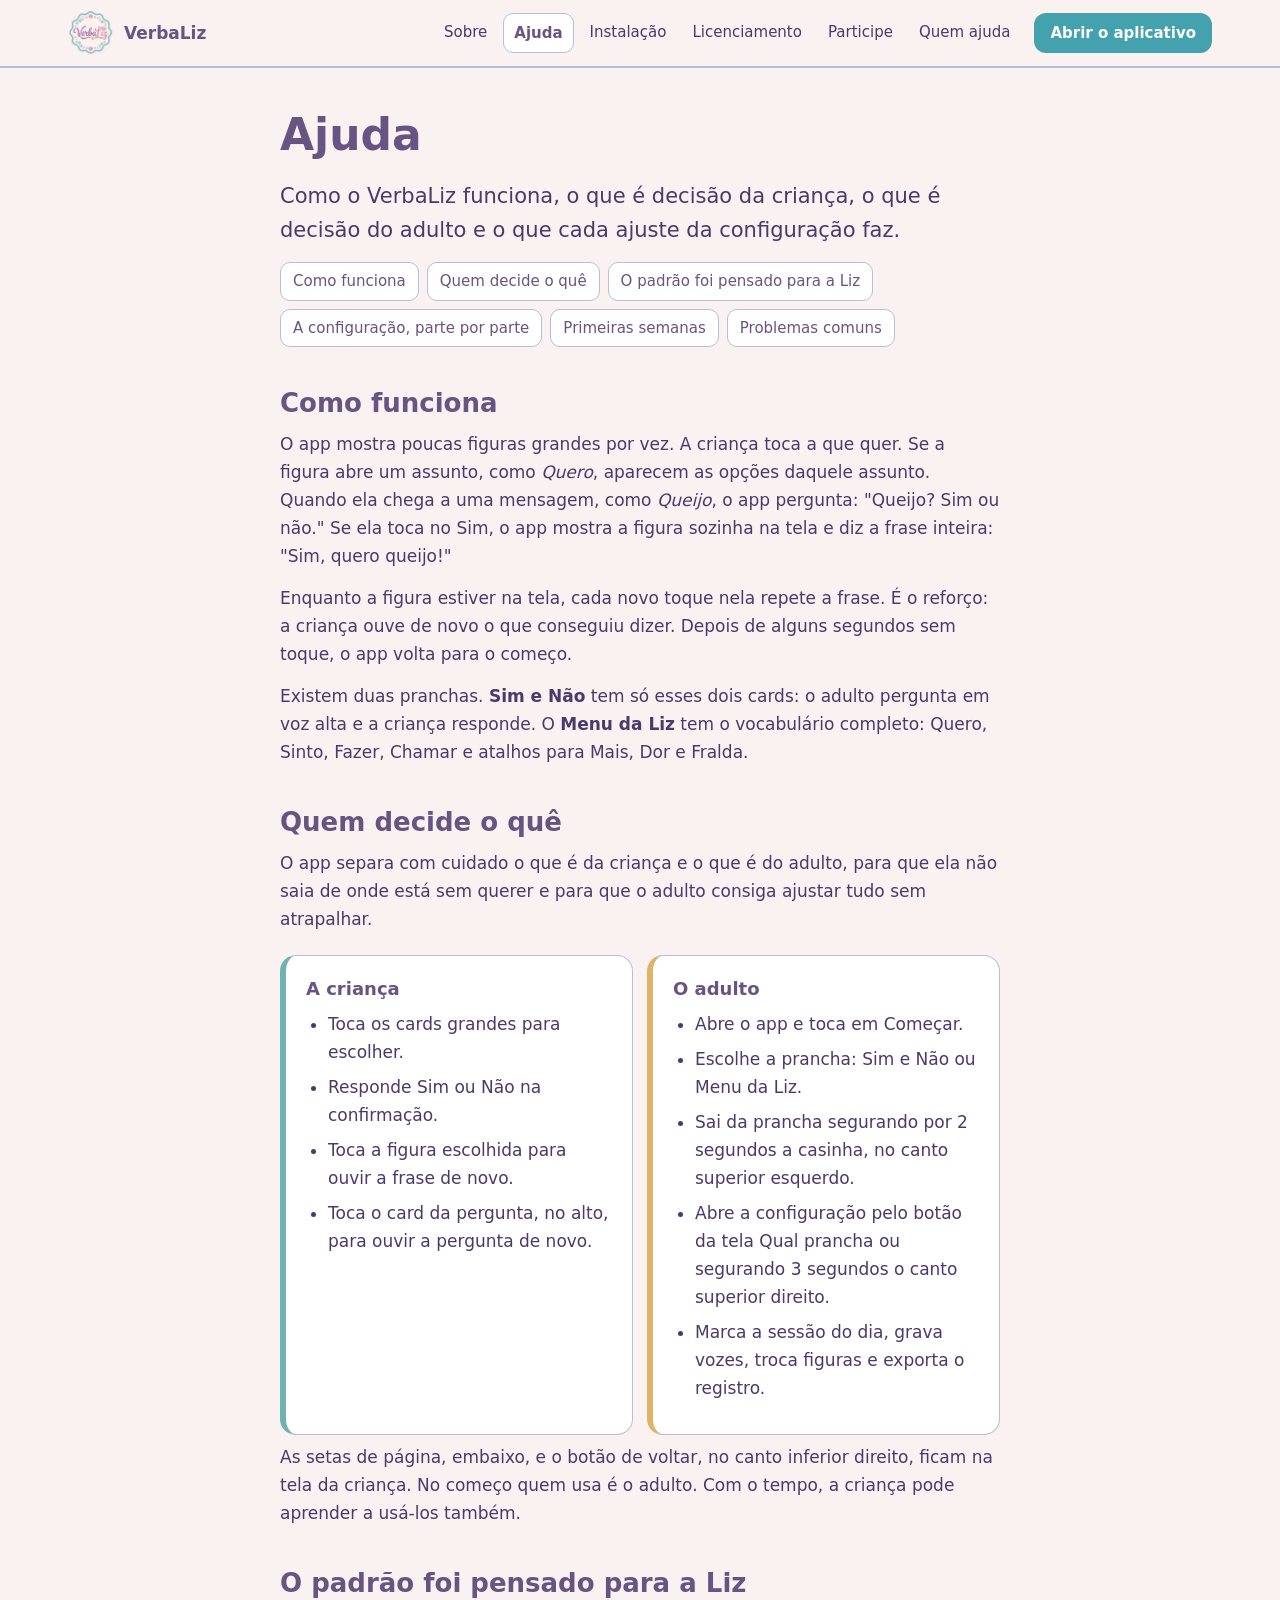
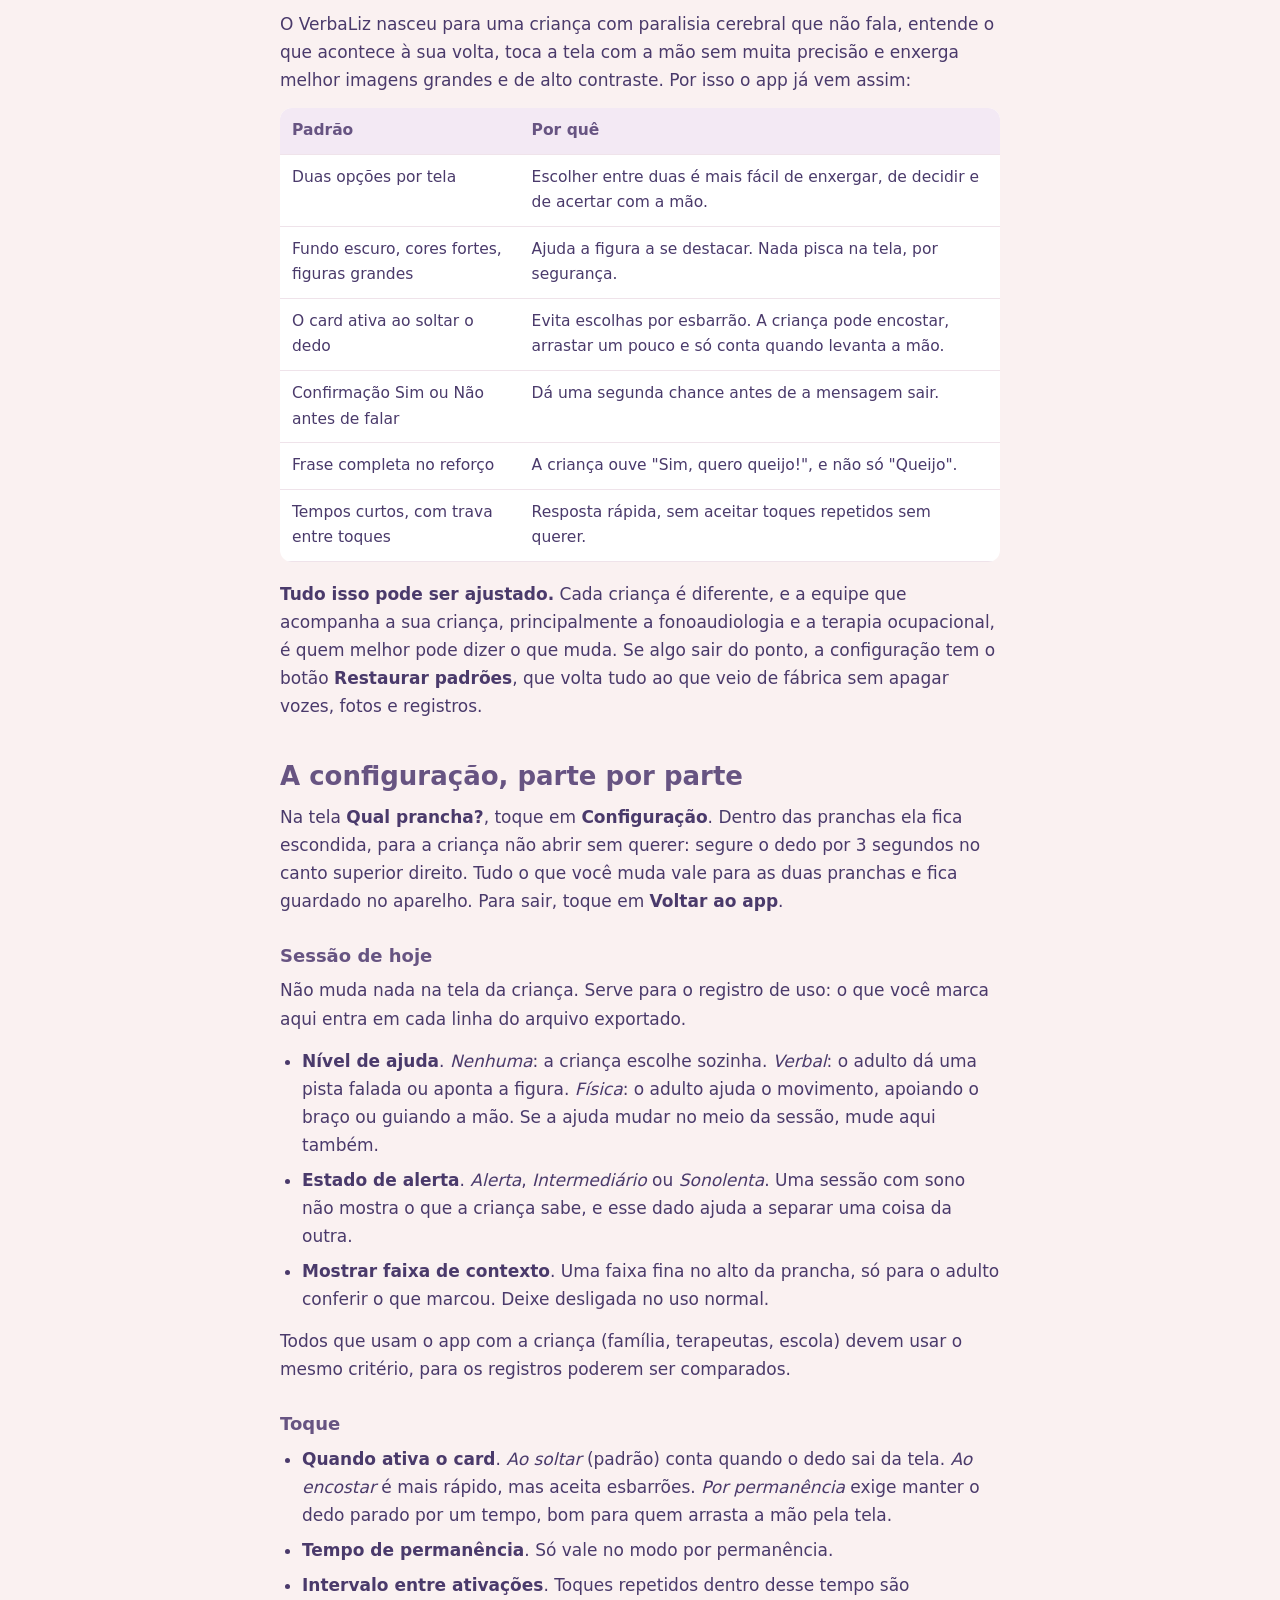
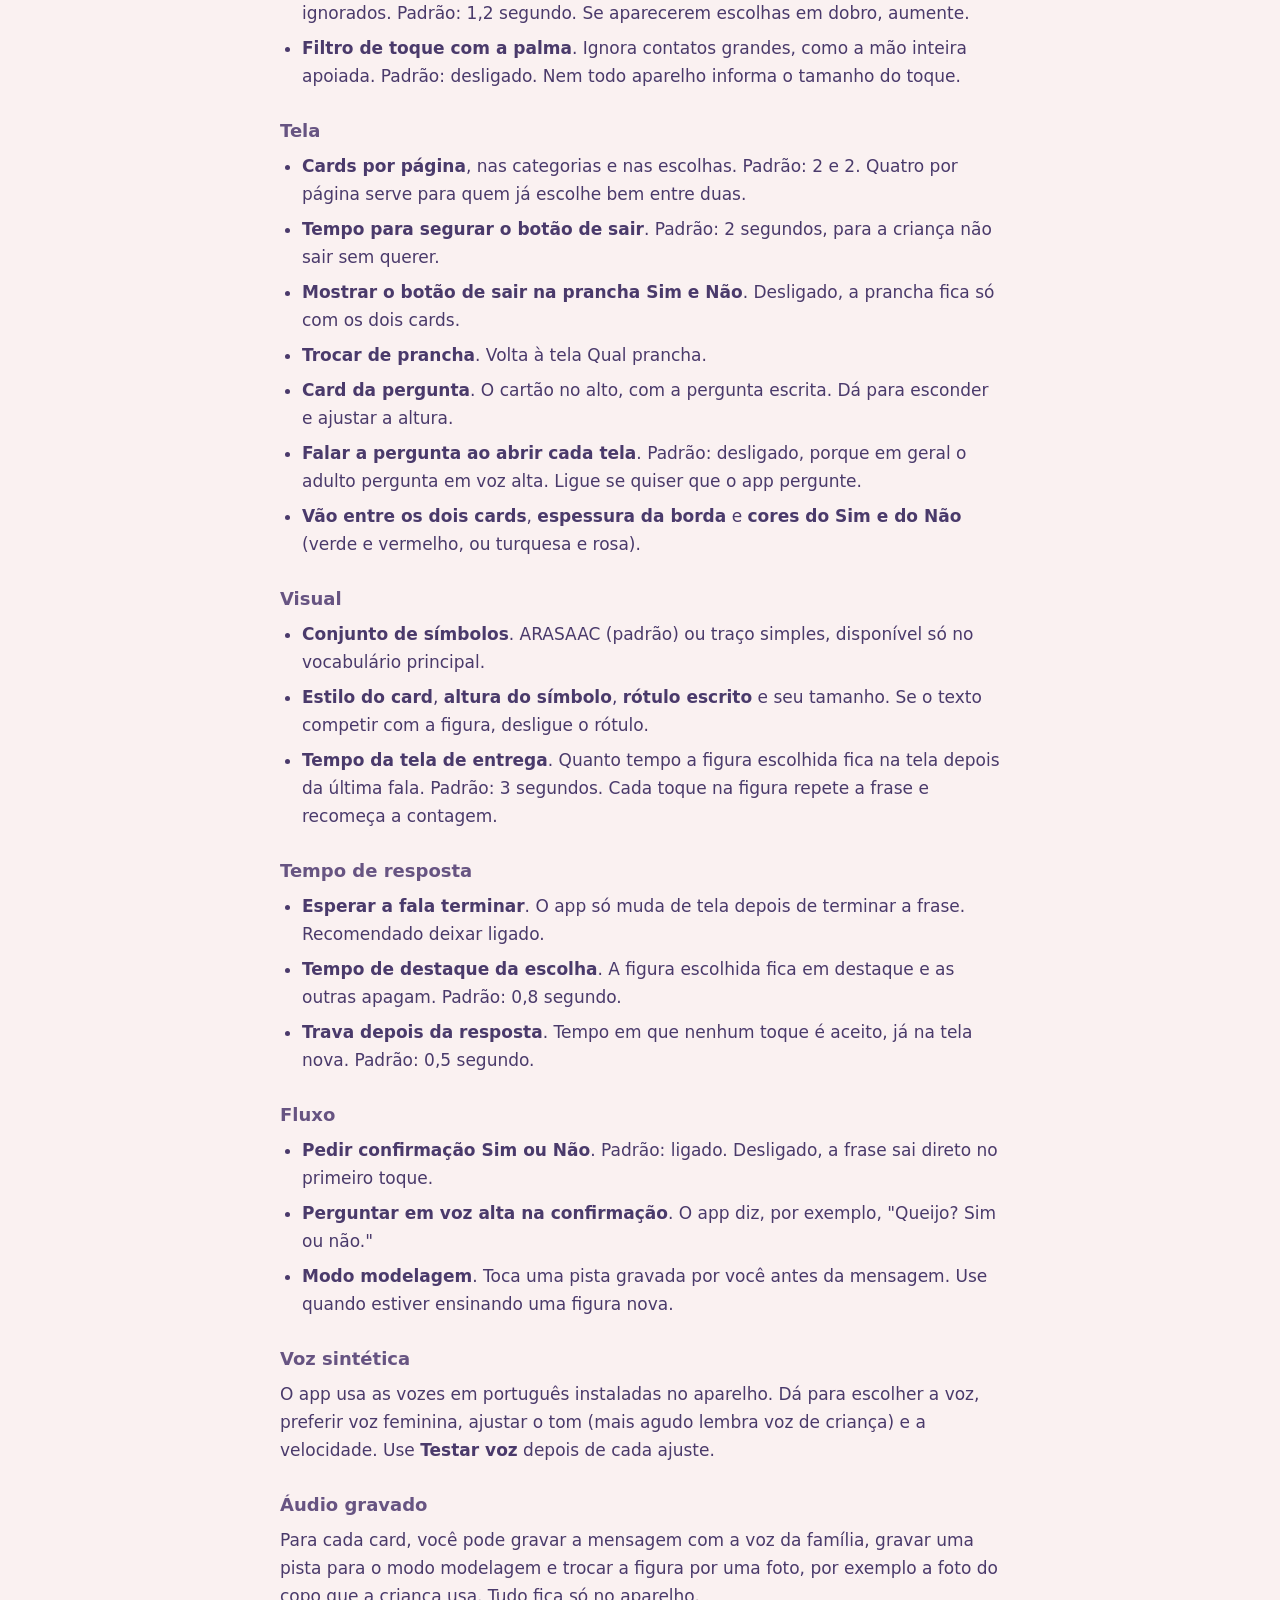
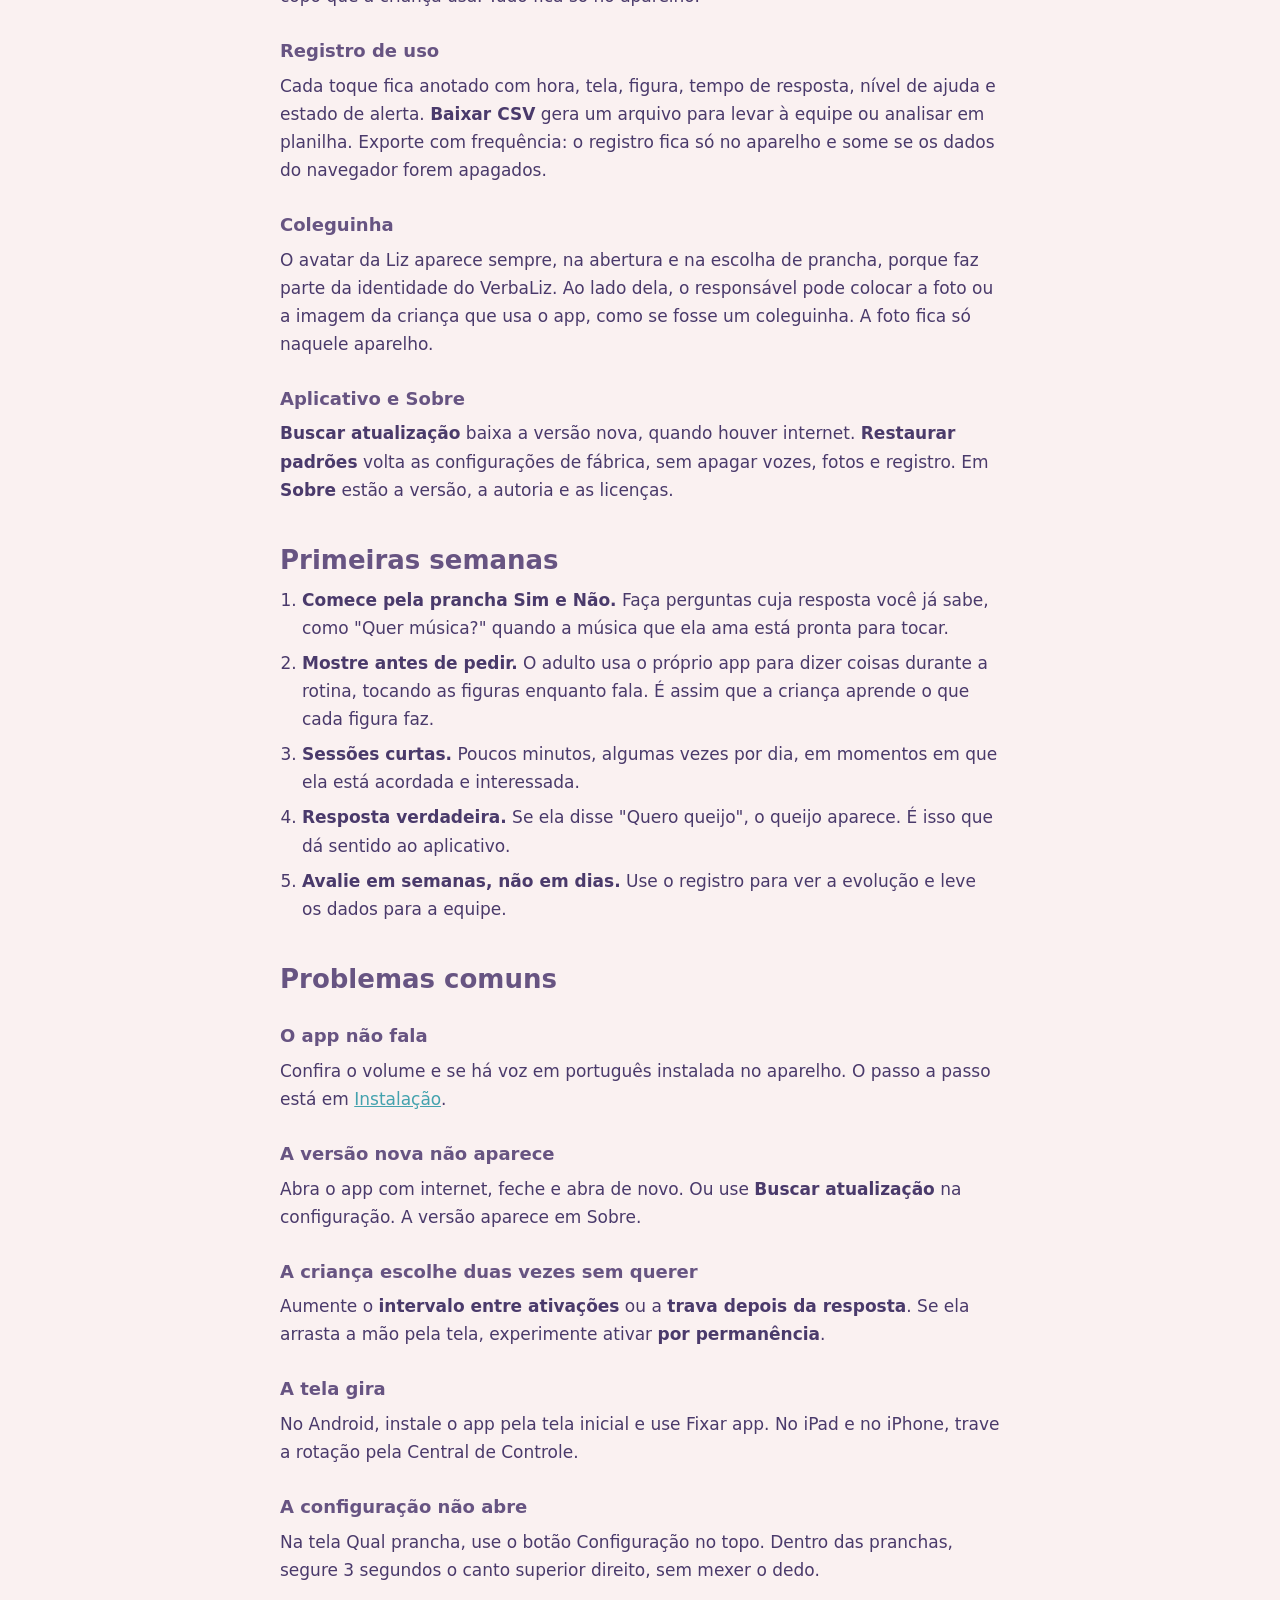
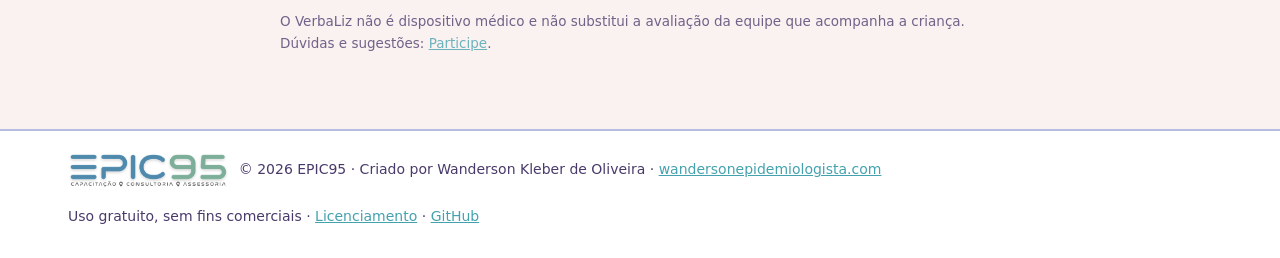
==== public/ajuda/index.html @ 856ba0da "VerbaLiz 3.4: Ajuda, coleguinha, copyright EPIC95, reforco com frase completa, tempos menores" ====
<!DOCTYPE html>
<html lang="pt-BR">
<head>
<meta charset="utf-8">
<meta name="viewport" content="width=device-width, initial-scale=1">
<meta name="theme-color" content="#FAF1F1">
<title>Ajuda · VerbaLiz</title>
<meta name="description" content="Como usar e configurar o VerbaLiz: o que é decisão da criança, o que é do adulto e o que cada ajuste faz.">
<link rel="icon" href="../icone-192.png">
<link rel="apple-touch-icon" href="../icone-maskable-512.png">
<link rel="manifest" href="../manifest.webmanifest">
<link rel="stylesheet" href="../paginas.css">
<style>
.indice{display:flex; flex-wrap:wrap; gap:8px; margin:6px 0 10px;}
.indice a{background:#fff; border:1px solid var(--lilas-claro); border-radius:10px; padding:6px 12px; text-decoration:none; font-size:15px; color:var(--roxo);}
.duas-col{display:grid; grid-template-columns:1fr 1fr; gap:14px;}
.duas-col .caixa{margin:8px 0;}
@media (max-width:620px){.duas-col{grid-template-columns:1fr;}}
h2{scroll-margin-top:90px;}
</style>
</head>
<body>
<header class="topo">
  <div class="dentro">
    <a class="marca" href="../"><img src="../icone-192.png" alt="">VerbaLiz</a>
    <nav>
      <a href="../sobre/">Sobre</a>
      <a href="../ajuda/" aria-current="page">Ajuda</a>
      <a href="../instalacao/">Instalação</a>
      <a href="../licenciamento/">Licenciamento</a>
      <a href="../participe/">Participe</a>
      <a href="../quem-ajuda/">Quem ajuda</a>
    </nav>
    <a class="abrir" href="../">Abrir o aplicativo</a>
  </div>
</header>
<main>
<h1>Ajuda</h1>

<p class="destaque">Como o VerbaLiz funciona, o que é decisão da criança, o que é decisão do adulto e o que cada ajuste da configuração faz.</p>

<nav class="indice">
  <a href="#como-funciona">Como funciona</a>
  <a href="#quem-decide">Quem decide o quê</a>
  <a href="#padrao">O padrão foi pensado para a Liz</a>
  <a href="#configuracao">A configuração, parte por parte</a>
  <a href="#primeiras-semanas">Primeiras semanas</a>
  <a href="#problemas">Problemas comuns</a>
</nav>

<h2 id="como-funciona">Como funciona</h2>
<p>O app mostra poucas figuras grandes por vez. A criança toca a que quer. Se a figura abre um assunto, como <em>Quero</em>, aparecem as opções daquele assunto. Quando ela chega a uma mensagem, como <em>Queijo</em>, o app pergunta: "Queijo? Sim ou não." Se ela toca no Sim, o app mostra a figura sozinha na tela e diz a frase inteira: "Sim, quero queijo!"</p>
<p>Enquanto a figura estiver na tela, cada novo toque nela repete a frase. É o reforço: a criança ouve de novo o que conseguiu dizer. Depois de alguns segundos sem toque, o app volta para o começo.</p>
<p>Existem duas pranchas. <strong>Sim e Não</strong> tem só esses dois cards: o adulto pergunta em voz alta e a criança responde. O <strong>Menu da Liz</strong> tem o vocabulário completo: Quero, Sinto, Fazer, Chamar e atalhos para Mais, Dor e Fralda.</p>

<h2 id="quem-decide">Quem decide o quê</h2>
<p>O app separa com cuidado o que é da criança e o que é do adulto, para que ela não saia de onde está sem querer e para que o adulto consiga ajustar tudo sem atrapalhar.</p>
<div class="duas-col">
  <div class="caixa pode">
    <h3>A criança</h3>
    <ul>
      <li>Toca os cards grandes para escolher.</li>
      <li>Responde Sim ou Não na confirmação.</li>
      <li>Toca a figura escolhida para ouvir a frase de novo.</li>
      <li>Toca o card da pergunta, no alto, para ouvir a pergunta de novo.</li>
    </ul>
  </div>
  <div class="caixa precisa">
    <h3>O adulto</h3>
    <ul>
      <li>Abre o app e toca em Começar.</li>
      <li>Escolhe a prancha: Sim e Não ou Menu da Liz.</li>
      <li>Sai da prancha segurando por 2 segundos a casinha, no canto superior esquerdo.</li>
      <li>Abre a configuração pelo botão da tela Qual prancha ou segurando 3 segundos o canto superior direito.</li>
      <li>Marca a sessão do dia, grava vozes, troca figuras e exporta o registro.</li>
    </ul>
  </div>
</div>
<p>As setas de página, embaixo, e o botão de voltar, no canto inferior direito, ficam na tela da criança. No começo quem usa é o adulto. Com o tempo, a criança pode aprender a usá-los também.</p>

<h2 id="padrao">O padrão foi pensado para a Liz</h2>
<p>O VerbaLiz nasceu para uma criança com paralisia cerebral que não fala, entende o que acontece à sua volta, toca a tela com a mão sem muita precisão e enxerga melhor imagens grandes e de alto contraste. Por isso o app já vem assim:</p>
<div class="tabela"><table>
<tr><th>Padrão</th><th>Por quê</th></tr>
<tr><td>Duas opções por tela</td><td>Escolher entre duas é mais fácil de enxergar, de decidir e de acertar com a mão.</td></tr>
<tr><td>Fundo escuro, cores fortes, figuras grandes</td><td>Ajuda a figura a se destacar. Nada pisca na tela, por segurança.</td></tr>
<tr><td>O card ativa ao soltar o dedo</td><td>Evita escolhas por esbarrão. A criança pode encostar, arrastar um pouco e só conta quando levanta a mão.</td></tr>
<tr><td>Confirmação Sim ou Não antes de falar</td><td>Dá uma segunda chance antes de a mensagem sair.</td></tr>
<tr><td>Frase completa no reforço</td><td>A criança ouve "Sim, quero queijo!", e não só "Queijo".</td></tr>
<tr><td>Tempos curtos, com trava entre toques</td><td>Resposta rápida, sem aceitar toques repetidos sem querer.</td></tr>
</table></div>
<p><strong>Tudo isso pode ser ajustado.</strong> Cada criança é diferente, e a equipe que acompanha a sua criança, principalmente a fonoaudiologia e a terapia ocupacional, é quem melhor pode dizer o que muda. Se algo sair do ponto, a configuração tem o botão <strong>Restaurar padrões</strong>, que volta tudo ao que veio de fábrica sem apagar vozes, fotos e registros.</p>

<h2 id="configuracao">A configuração, parte por parte</h2>
<p>Na tela <strong>Qual prancha?</strong>, toque em <strong>Configuração</strong>. Dentro das pranchas ela fica escondida, para a criança não abrir sem querer: segure o dedo por 3 segundos no canto superior direito. Tudo o que você muda vale para as duas pranchas e fica guardado no aparelho. Para sair, toque em <strong>Voltar ao app</strong>.</p>

<h3>Sessão de hoje</h3>
<p>Não muda nada na tela da criança. Serve para o registro de uso: o que você marca aqui entra em cada linha do arquivo exportado.</p>
<ul>
  <li><strong>Nível de ajuda</strong>. <em>Nenhuma</em>: a criança escolhe sozinha. <em>Verbal</em>: o adulto dá uma pista falada ou aponta a figura. <em>Física</em>: o adulto ajuda o movimento, apoiando o braço ou guiando a mão. Se a ajuda mudar no meio da sessão, mude aqui também.</li>
  <li><strong>Estado de alerta</strong>. <em>Alerta</em>, <em>Intermediário</em> ou <em>Sonolenta</em>. Uma sessão com sono não mostra o que a criança sabe, e esse dado ajuda a separar uma coisa da outra.</li>
  <li><strong>Mostrar faixa de contexto</strong>. Uma faixa fina no alto da prancha, só para o adulto conferir o que marcou. Deixe desligada no uso normal.</li>
</ul>
<p>Todos que usam o app com a criança (família, terapeutas, escola) devem usar o mesmo critério, para os registros poderem ser comparados.</p>

<h3>Toque</h3>
<ul>
  <li><strong>Quando ativa o card</strong>. <em>Ao soltar</em> (padrão) conta quando o dedo sai da tela. <em>Ao encostar</em> é mais rápido, mas aceita esbarrões. <em>Por permanência</em> exige manter o dedo parado por um tempo, bom para quem arrasta a mão pela tela.</li>
  <li><strong>Tempo de permanência</strong>. Só vale no modo por permanência.</li>
  <li><strong>Intervalo entre ativações</strong>. Toques repetidos dentro desse tempo são ignorados. Padrão: 1,2 segundo. Se aparecerem escolhas em dobro, aumente.</li>
  <li><strong>Filtro de toque com a palma</strong>. Ignora contatos grandes, como a mão inteira apoiada. Padrão: desligado. Nem todo aparelho informa o tamanho do toque.</li>
</ul>

<h3>Tela</h3>
<ul>
  <li><strong>Cards por página</strong>, nas categorias e nas escolhas. Padrão: 2 e 2. Quatro por página serve para quem já escolhe bem entre duas.</li>
  <li><strong>Tempo para segurar o botão de sair</strong>. Padrão: 2 segundos, para a criança não sair sem querer.</li>
  <li><strong>Mostrar o botão de sair na prancha Sim e Não</strong>. Desligado, a prancha fica só com os dois cards.</li>
  <li><strong>Trocar de prancha</strong>. Volta à tela Qual prancha.</li>
  <li><strong>Card da pergunta</strong>. O cartão no alto, com a pergunta escrita. Dá para esconder e ajustar a altura.</li>
  <li><strong>Falar a pergunta ao abrir cada tela</strong>. Padrão: desligado, porque em geral o adulto pergunta em voz alta. Ligue se quiser que o app pergunte.</li>
  <li><strong>Vão entre os dois cards</strong>, <strong>espessura da borda</strong> e <strong>cores do Sim e do Não</strong> (verde e vermelho, ou turquesa e rosa).</li>
</ul>

<h3>Visual</h3>
<ul>
  <li><strong>Conjunto de símbolos</strong>. ARASAAC (padrão) ou traço simples, disponível só no vocabulário principal.</li>
  <li><strong>Estilo do card</strong>, <strong>altura do símbolo</strong>, <strong>rótulo escrito</strong> e seu tamanho. Se o texto competir com a figura, desligue o rótulo.</li>
  <li><strong>Tempo da tela de entrega</strong>. Quanto tempo a figura escolhida fica na tela depois da última fala. Padrão: 3 segundos. Cada toque na figura repete a frase e recomeça a contagem.</li>
</ul>

<h3>Tempo de resposta</h3>
<ul>
  <li><strong>Esperar a fala terminar</strong>. O app só muda de tela depois de terminar a frase. Recomendado deixar ligado.</li>
  <li><strong>Tempo de destaque da escolha</strong>. A figura escolhida fica em destaque e as outras apagam. Padrão: 0,8 segundo.</li>
  <li><strong>Trava depois da resposta</strong>. Tempo em que nenhum toque é aceito, já na tela nova. Padrão: 0,5 segundo.</li>
</ul>

<h3>Fluxo</h3>
<ul>
  <li><strong>Pedir confirmação Sim ou Não</strong>. Padrão: ligado. Desligado, a frase sai direto no primeiro toque.</li>
  <li><strong>Perguntar em voz alta na confirmação</strong>. O app diz, por exemplo, "Queijo? Sim ou não."</li>
  <li><strong>Modo modelagem</strong>. Toca uma pista gravada por você antes da mensagem. Use quando estiver ensinando uma figura nova.</li>
</ul>

<h3>Voz sintética</h3>
<p>O app usa as vozes em português instaladas no aparelho. Dá para escolher a voz, preferir voz feminina, ajustar o tom (mais agudo lembra voz de criança) e a velocidade. Use <strong>Testar voz</strong> depois de cada ajuste.</p>

<h3>Áudio gravado</h3>
<p>Para cada card, você pode gravar a mensagem com a voz da família, gravar uma pista para o modo modelagem e trocar a figura por uma foto, por exemplo a foto do copo que a criança usa. Tudo fica só no aparelho.</p>

<h3>Registro de uso</h3>
<p>Cada toque fica anotado com hora, tela, figura, tempo de resposta, nível de ajuda e estado de alerta. <strong>Baixar CSV</strong> gera um arquivo para levar à equipe ou analisar em planilha. Exporte com frequência: o registro fica só no aparelho e some se os dados do navegador forem apagados.</p>

<h3>Coleguinha</h3>
<p>O avatar da Liz aparece sempre, na abertura e na escolha de prancha, porque faz parte da identidade do VerbaLiz. Ao lado dela, o responsável pode colocar a foto ou a imagem da criança que usa o app, como se fosse um coleguinha. A foto fica só naquele aparelho.</p>

<h3>Aplicativo e Sobre</h3>
<p><strong>Buscar atualização</strong> baixa a versão nova, quando houver internet. <strong>Restaurar padrões</strong> volta as configurações de fábrica, sem apagar vozes, fotos e registro. Em <strong>Sobre</strong> estão a versão, a autoria e as licenças.</p>

<h2 id="primeiras-semanas">Primeiras semanas</h2>
<ol>
  <li><strong>Comece pela prancha Sim e Não.</strong> Faça perguntas cuja resposta você já sabe, como "Quer música?" quando a música que ela ama está pronta para tocar.</li>
  <li><strong>Mostre antes de pedir.</strong> O adulto usa o próprio app para dizer coisas durante a rotina, tocando as figuras enquanto fala. É assim que a criança aprende o que cada figura faz.</li>
  <li><strong>Sessões curtas.</strong> Poucos minutos, algumas vezes por dia, em momentos em que ela está acordada e interessada.</li>
  <li><strong>Resposta verdadeira.</strong> Se ela disse "Quero queijo", o queijo aparece. É isso que dá sentido ao aplicativo.</li>
  <li><strong>Avalie em semanas, não em dias.</strong> Use o registro para ver a evolução e leve os dados para a equipe.</li>
</ol>

<h2 id="problemas">Problemas comuns</h2>
<h3>O app não fala</h3>
<p>Confira o volume e se há voz em português instalada no aparelho. O passo a passo está em <a href="../instalacao/">Instalação</a>.</p>
<h3>A versão nova não aparece</h3>
<p>Abra o app com internet, feche e abra de novo. Ou use <strong>Buscar atualização</strong> na configuração. A versão aparece em Sobre.</p>
<h3>A criança escolhe duas vezes sem querer</h3>
<p>Aumente o <strong>intervalo entre ativações</strong> ou a <strong>trava depois da resposta</strong>. Se ela arrasta a mão pela tela, experimente ativar <strong>por permanência</strong>.</p>
<h3>A tela gira</h3>
<p>No Android, instale o app pela tela inicial e use Fixar app. No iPad e no iPhone, trave a rotação pela Central de Controle.</p>
<h3>A configuração não abre</h3>
<p>Na tela Qual prancha, use o botão Configuração no topo. Dentro das pranchas, segure 3 segundos o canto superior direito, sem mexer o dedo.</p>

<p class="nota">O VerbaLiz não é dispositivo médico e não substitui a avaliação da equipe que acompanha a criança. Dúvidas e sugestões: <a href="../participe/">Participe</a>.</p>
</main>
<footer class="rodape">
  <div class="dentro">
    <div class="empresa">
      <img class="logo-epic95" src="../epic95-logo.png" alt="EPIC95">
      <span>© 2026 EPIC95 · Criado por Wanderson Kleber de Oliveira · <a href="https://www.wandersonepidemiologista.com" target="_blank" rel="noopener">wandersonepidemiologista.com</a></span>
    </div>
    <div>Uso gratuito, sem fins comerciais · <a href="../licenciamento/">Licenciamento</a> · <a href="https://github.com/wandersonepidemiologista/VerbaLiz" target="_blank" rel="noopener">GitHub</a></div>
  </div>
</footer>
</body>
</html>
---- public/paginas.css ----
/* Páginas do site VerbaLiz: mesma identidade do app, paleta de adulto */
:root{
  --creme:#FAF1F1; --lilas-claro:#B6BDDE; --lilas:#C9A0D8; --rosa:#D79BBD; --rosa-forte:#BE7A9E;
  --turquesa:#71B1B0; --azul-petroleo:#44A2AE; --dourado:#E1B368; --roxo:#675482; --texto:#4A3A6B;
}
*{box-sizing:border-box;}
html,body{margin:0; padding:0;}
body{
  background:var(--creme); color:var(--texto);
  font-family:system-ui,-apple-system,"Segoe UI",Roboto,sans-serif;
  font-size:17px; line-height:1.65; -webkit-text-size-adjust:100%;
}
a{color:var(--azul-petroleo);}
a:hover{color:var(--roxo);}

/* topo */
.topo{
  position:sticky; top:0; z-index:10; background:rgba(250,241,241,.96);
  border-bottom:2px solid var(--lilas-claro); backdrop-filter:blur(6px);
}
.topo .dentro{
  max-width:1180px; margin:0 auto; padding:10px 18px;
  display:flex; align-items:center; gap:14px; flex-wrap:wrap;
}
.topo .marca{display:flex; align-items:center; gap:10px; text-decoration:none; color:var(--roxo); font-weight:700;}
.topo .marca img{width:46px; height:46px;}
.topo nav{display:flex; gap:6px; flex-wrap:wrap; margin-left:auto;}
.topo nav a{
  text-decoration:none; color:var(--texto); padding:7px 10px; border-radius:10px; font-size:15px;
}
.topo nav a[aria-current="page"]{background:#fff; border:1px solid var(--lilas-claro); color:var(--roxo); font-weight:600;}
.topo .abrir{
  text-decoration:none; background:var(--azul-petroleo); color:#fff; padding:8px 16px;
  border-radius:12px; font-weight:600; font-size:15px;
}
.topo .abrir:hover{color:#fff; background:var(--roxo);}

/* corpo */
main{max-width:760px; margin:0 auto; padding:34px 20px 60px;}
h1{font-size:clamp(30px,5vw,44px); color:var(--roxo); line-height:1.15; margin:8px 0 18px;}
h2{font-size:clamp(21px,3vw,26px); color:var(--roxo); margin:40px 0 10px; line-height:1.25;}
h3{font-size:18px; color:var(--roxo); margin:26px 0 6px;}
p{margin:0 0 14px;}
.destaque{font-size:clamp(18px,2.4vw,21px);}
.assinatura{font-style:italic; color:var(--roxo); margin-top:34px; font-size:19px;}
.nota{font-size:13.5px; opacity:.78; margin-top:26px;}

.capa{display:flex; align-items:center; gap:26px; flex-wrap:wrap; margin-bottom:10px;}
.capa .avatar{
  width:170px; height:170px; border-radius:50%; object-fit:cover;
  border:6px solid var(--turquesa); box-shadow:0 8px 24px rgba(103,84,130,.16);
}
.capa h1{margin:0;}

.caixa{
  background:#fff; border:1px solid var(--lilas-claro); border-radius:16px;
  padding:18px 20px; margin:18px 0;
}
.caixa h3{margin-top:0;}
.caixa.pode{border-left:6px solid var(--turquesa);}
.caixa.precisa{border-left:6px solid var(--dourado);}
.caixa.naopode{border-left:6px solid var(--rosa-forte);}

ol, ul{padding-left:22px; margin:0 0 14px;}
li{margin-bottom:7px;}

.tabela{overflow-x:auto; margin:14px 0 18px;}
table{border-collapse:collapse; width:100%; background:#fff; border-radius:12px; overflow:hidden; font-size:15.5px;}
th,td{text-align:left; padding:10px 12px; border-bottom:1px solid #EFE3EA; vertical-align:top;}
th{background:#F3E9F4; color:var(--roxo);}

/* rodapé */
.rodape{border-top:2px solid var(--lilas-claro); background:#fff;}
.rodape .dentro{
  max-width:1180px; margin:0 auto; padding:22px 18px 30px; font-size:14px;
  display:flex; gap:18px; flex-wrap:wrap; align-items:center; justify-content:space-between;
}
.rodape .empresa{display:flex; align-items:center; gap:10px;}
.rodape .logo-epic95{height:34px; width:auto; display:block;}
.rodape .empresa{flex-wrap:wrap; min-width:0;}
.rodape .empresa span{overflow-wrap:anywhere;}
@media (max-width:620px){
  .topo{position:static;}
  .topo nav{margin-left:0; width:100%;}
  .capa{justify-content:center; text-align:center;}
}
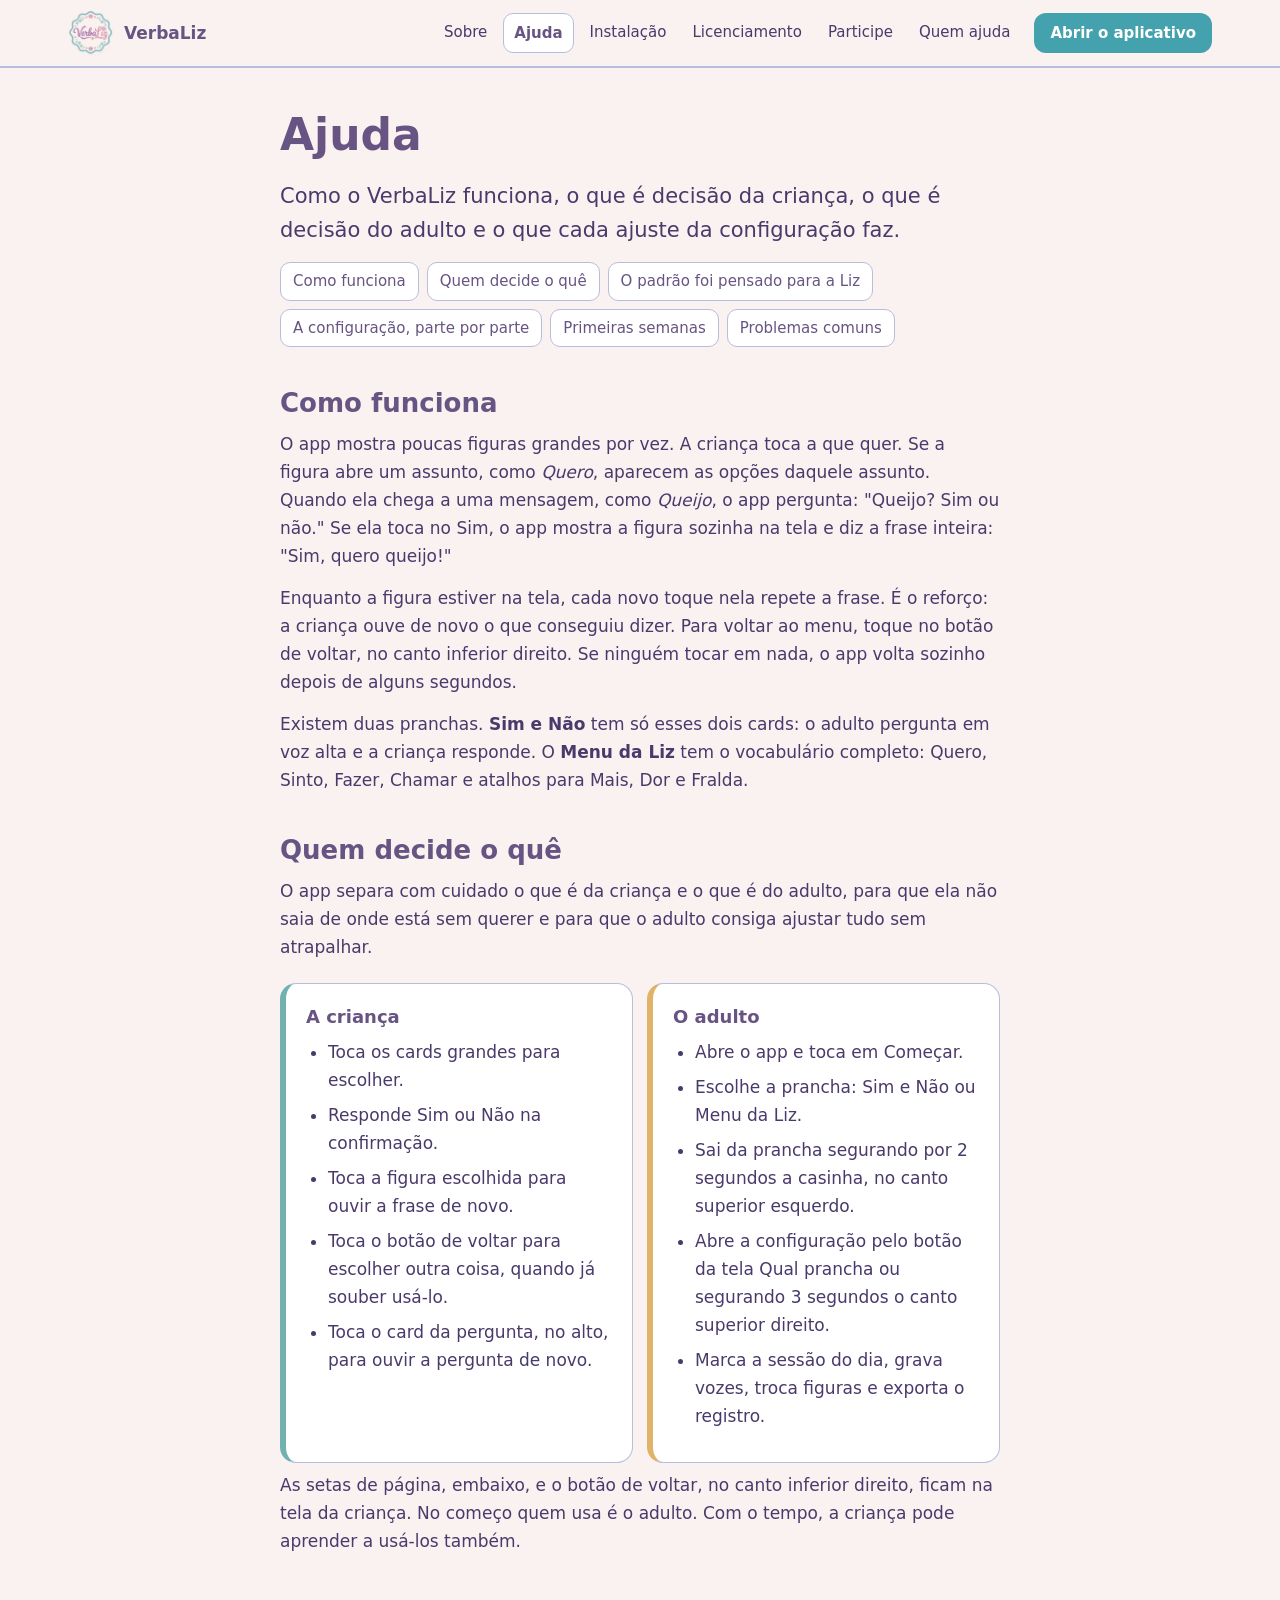
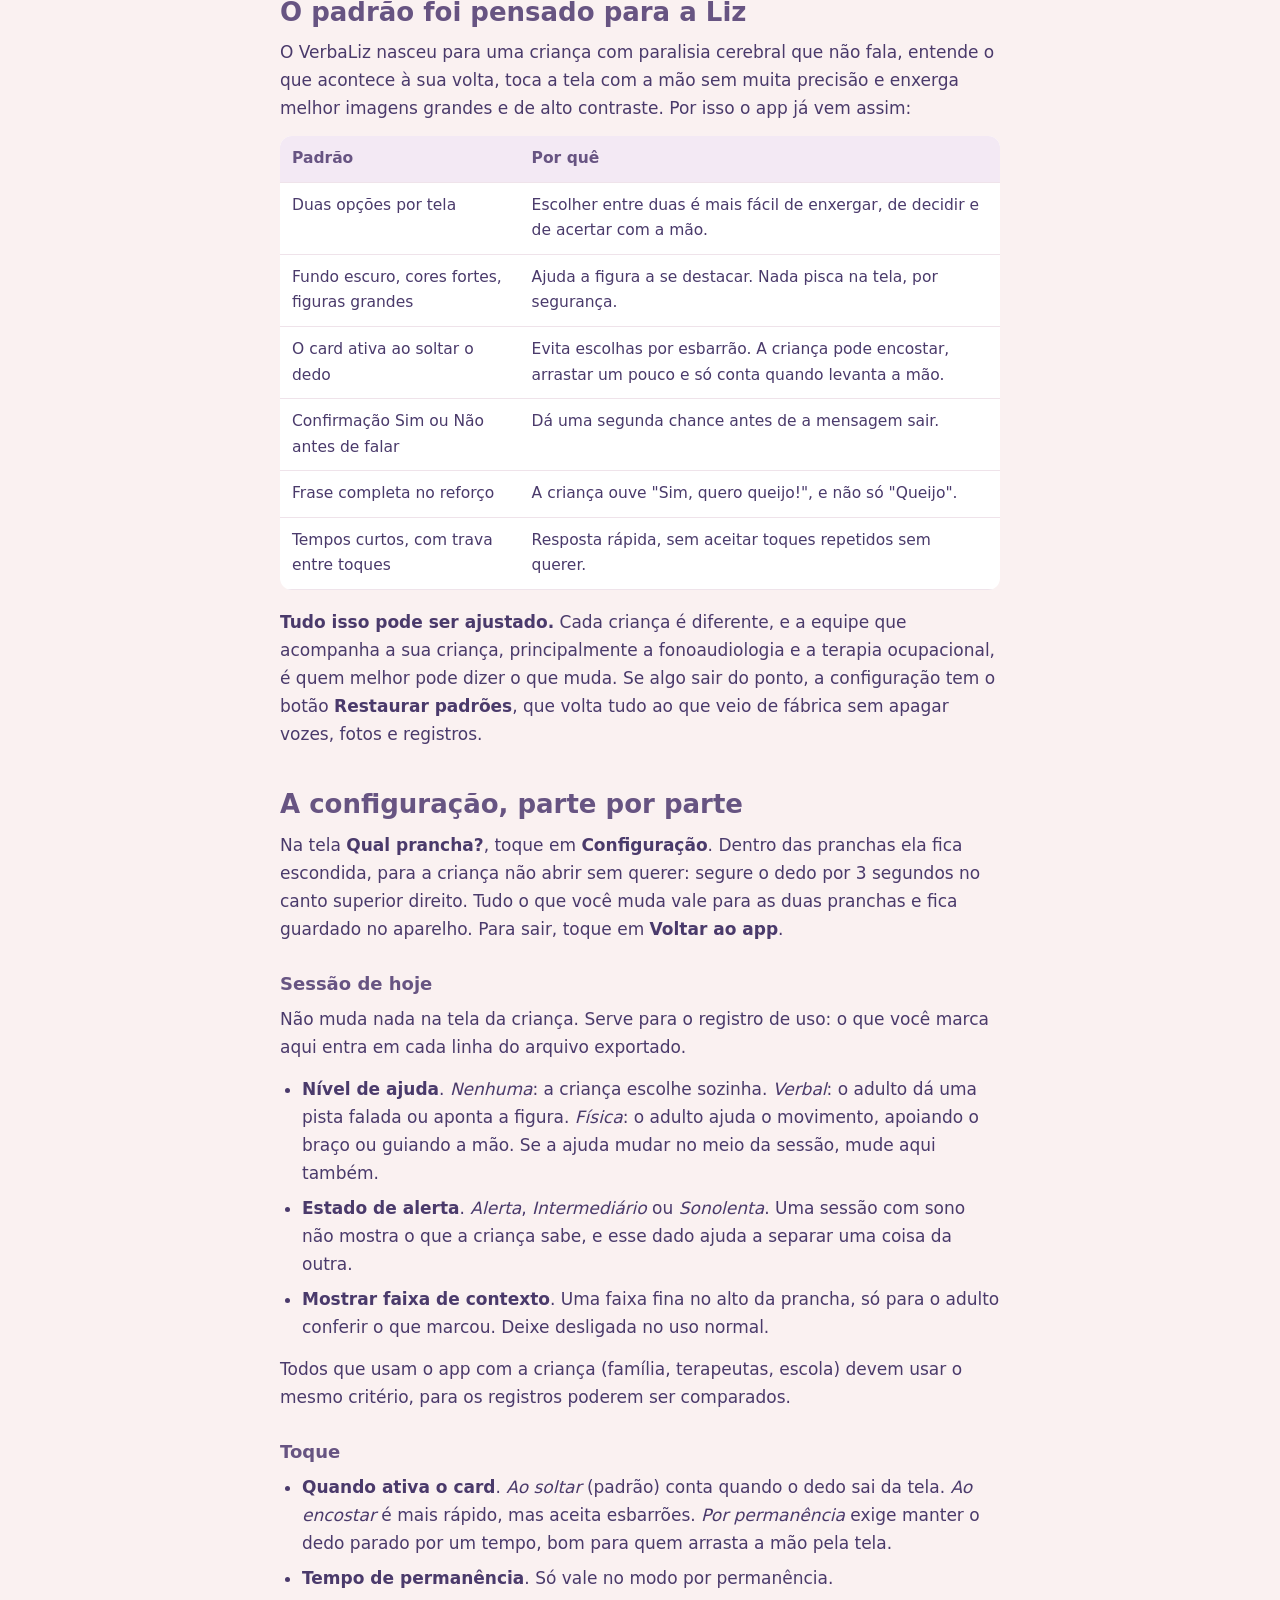
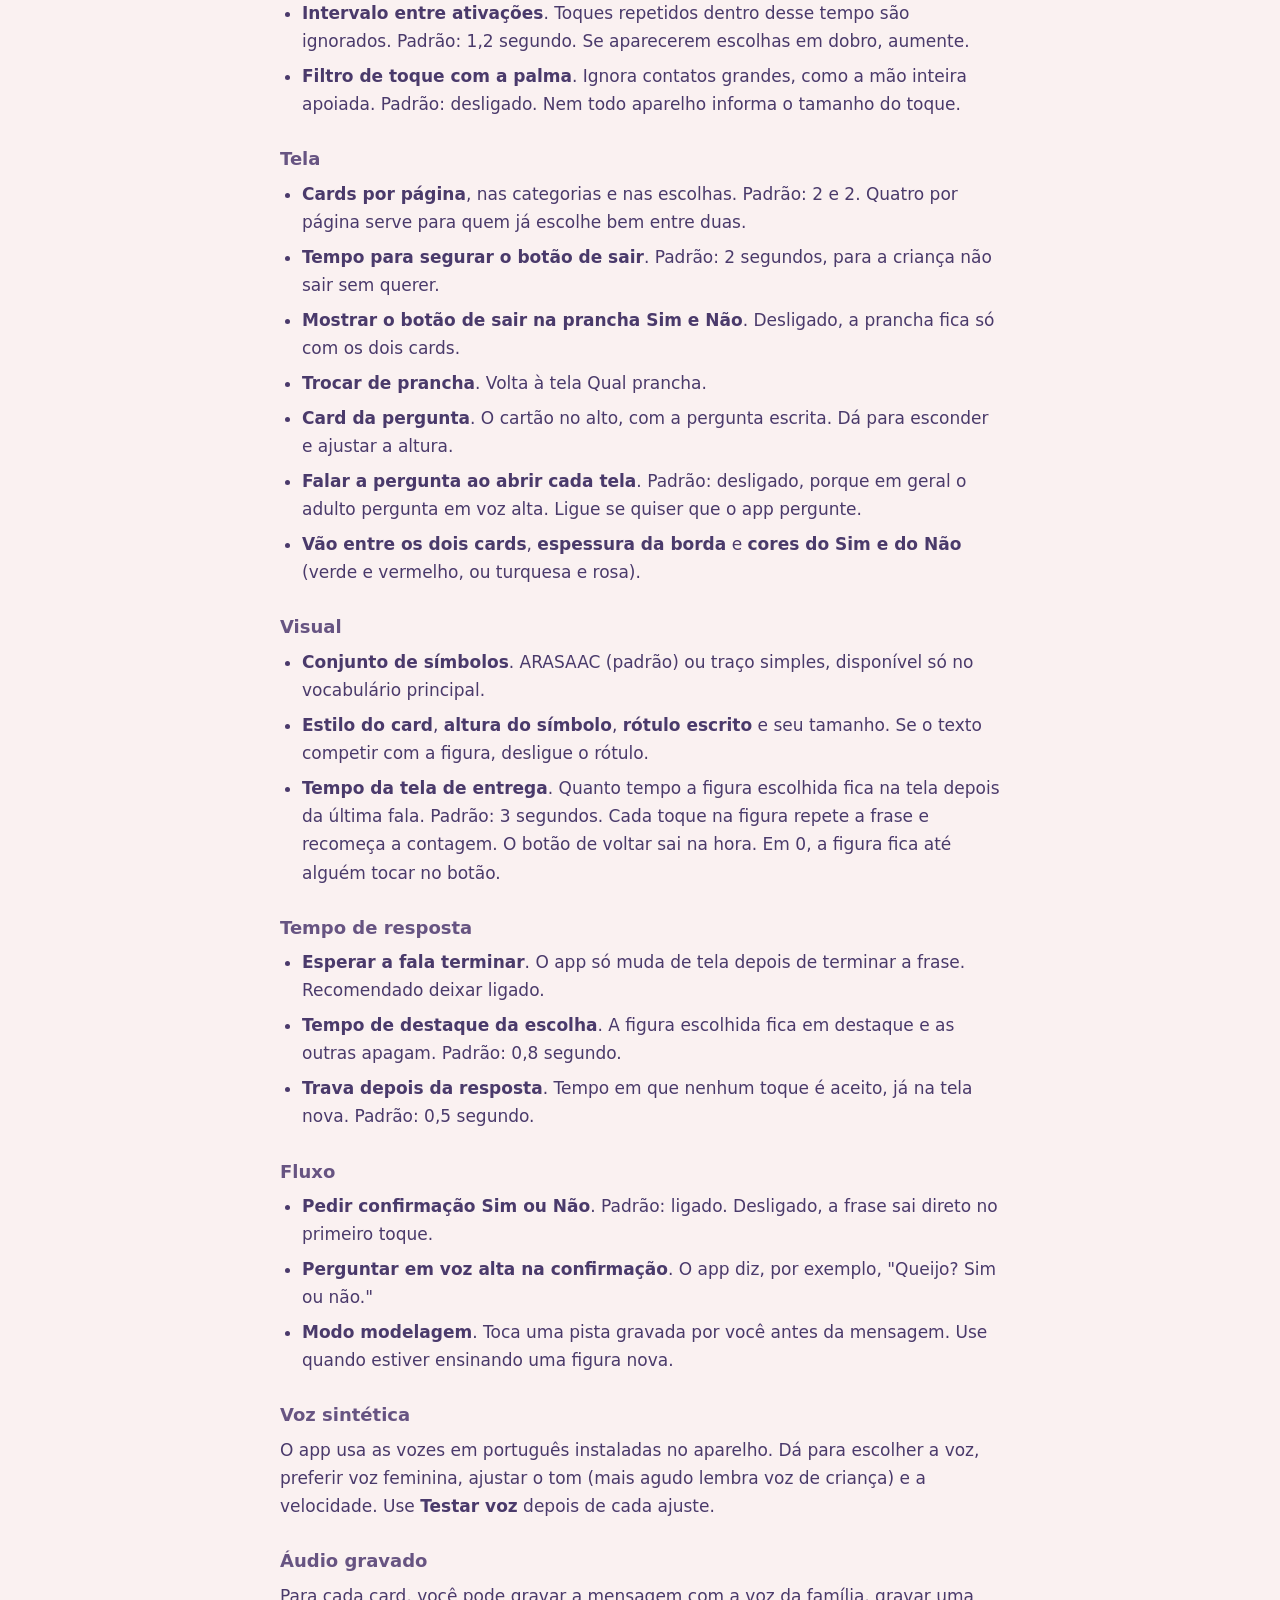
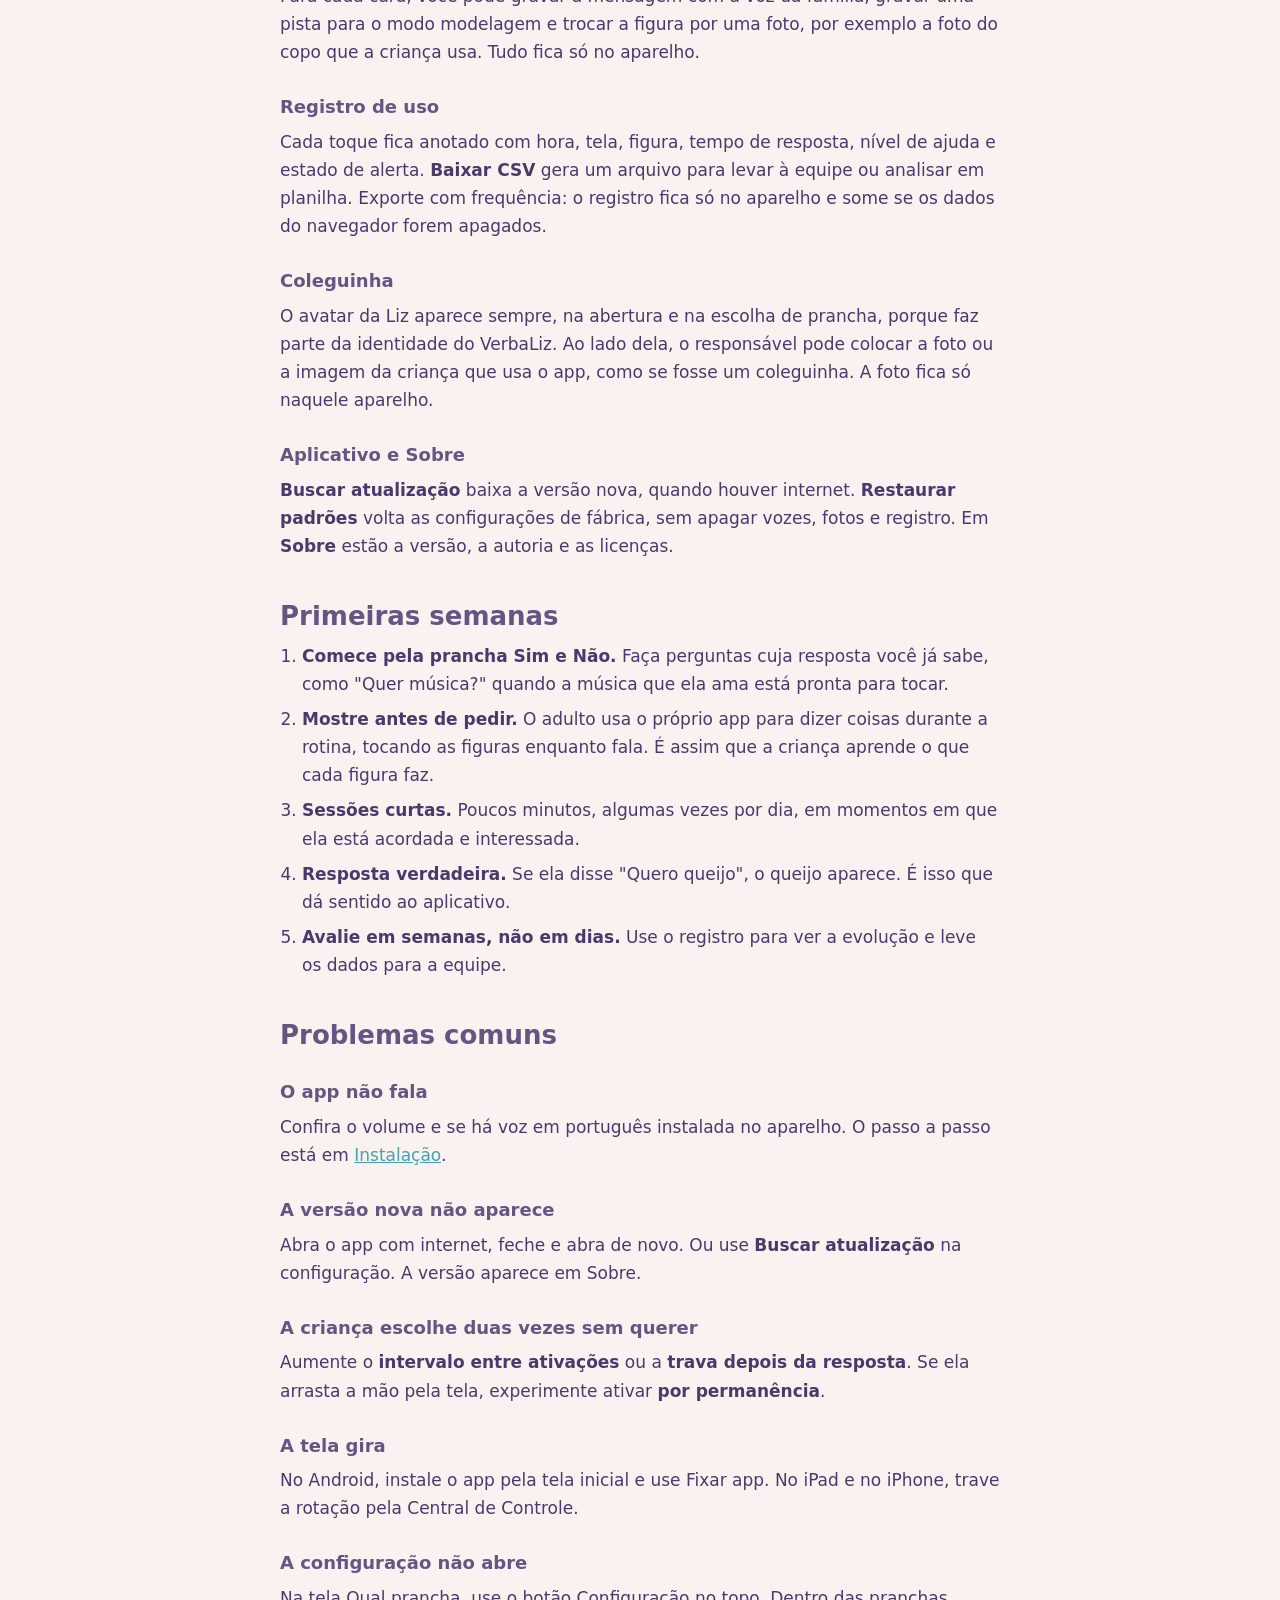
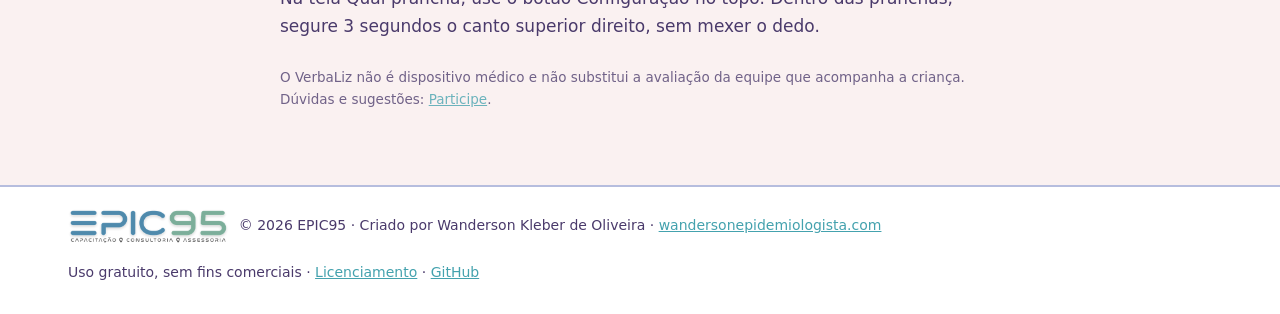
==== commit d8a903b9: "VerbaLiz 3.4.1: botao de voltar na tela da escolha; tempo automatico opcional" ====
--- a/public/ajuda/index.html
+++ b/public/ajuda/index.html
@@ -50,7 +50,7 @@
 
 <h2 id="como-funciona">Como funciona</h2>
 <p>O app mostra poucas figuras grandes por vez. A criança toca a que quer. Se a figura abre um assunto, como <em>Quero</em>, aparecem as opções daquele assunto. Quando ela chega a uma mensagem, como <em>Queijo</em>, o app pergunta: "Queijo? Sim ou não." Se ela toca no Sim, o app mostra a figura sozinha na tela e diz a frase inteira: "Sim, quero queijo!"</p>
-<p>Enquanto a figura estiver na tela, cada novo toque nela repete a frase. É o reforço: a criança ouve de novo o que conseguiu dizer. Depois de alguns segundos sem toque, o app volta para o começo.</p>
+<p>Enquanto a figura estiver na tela, cada novo toque nela repete a frase. É o reforço: a criança ouve de novo o que conseguiu dizer. Para voltar ao menu, toque no botão de voltar, no canto inferior direito. Se ninguém tocar em nada, o app volta sozinho depois de alguns segundos.</p>
 <p>Existem duas pranchas. <strong>Sim e Não</strong> tem só esses dois cards: o adulto pergunta em voz alta e a criança responde. O <strong>Menu da Liz</strong> tem o vocabulário completo: Quero, Sinto, Fazer, Chamar e atalhos para Mais, Dor e Fralda.</p>
 
 <h2 id="quem-decide">Quem decide o quê</h2>
@@ -62,6 +62,7 @@
       <li>Toca os cards grandes para escolher.</li>
       <li>Responde Sim ou Não na confirmação.</li>
       <li>Toca a figura escolhida para ouvir a frase de novo.</li>
+      <li>Toca o botão de voltar para escolher outra coisa, quando já souber usá-lo.</li>
       <li>Toca o card da pergunta, no alto, para ouvir a pergunta de novo.</li>
     </ul>
   </div>
@@ -126,7 +127,7 @@
 <ul>
   <li><strong>Conjunto de símbolos</strong>. ARASAAC (padrão) ou traço simples, disponível só no vocabulário principal.</li>
   <li><strong>Estilo do card</strong>, <strong>altura do símbolo</strong>, <strong>rótulo escrito</strong> e seu tamanho. Se o texto competir com a figura, desligue o rótulo.</li>
-  <li><strong>Tempo da tela de entrega</strong>. Quanto tempo a figura escolhida fica na tela depois da última fala. Padrão: 3 segundos. Cada toque na figura repete a frase e recomeça a contagem.</li>
+  <li><strong>Tempo da tela de entrega</strong>. Quanto tempo a figura escolhida fica na tela depois da última fala. Padrão: 3 segundos. Cada toque na figura repete a frase e recomeça a contagem. O botão de voltar sai na hora. Em 0, a figura fica até alguém tocar no botão.</li>
 </ul>
 
 <h3>Tempo de resposta</h3>
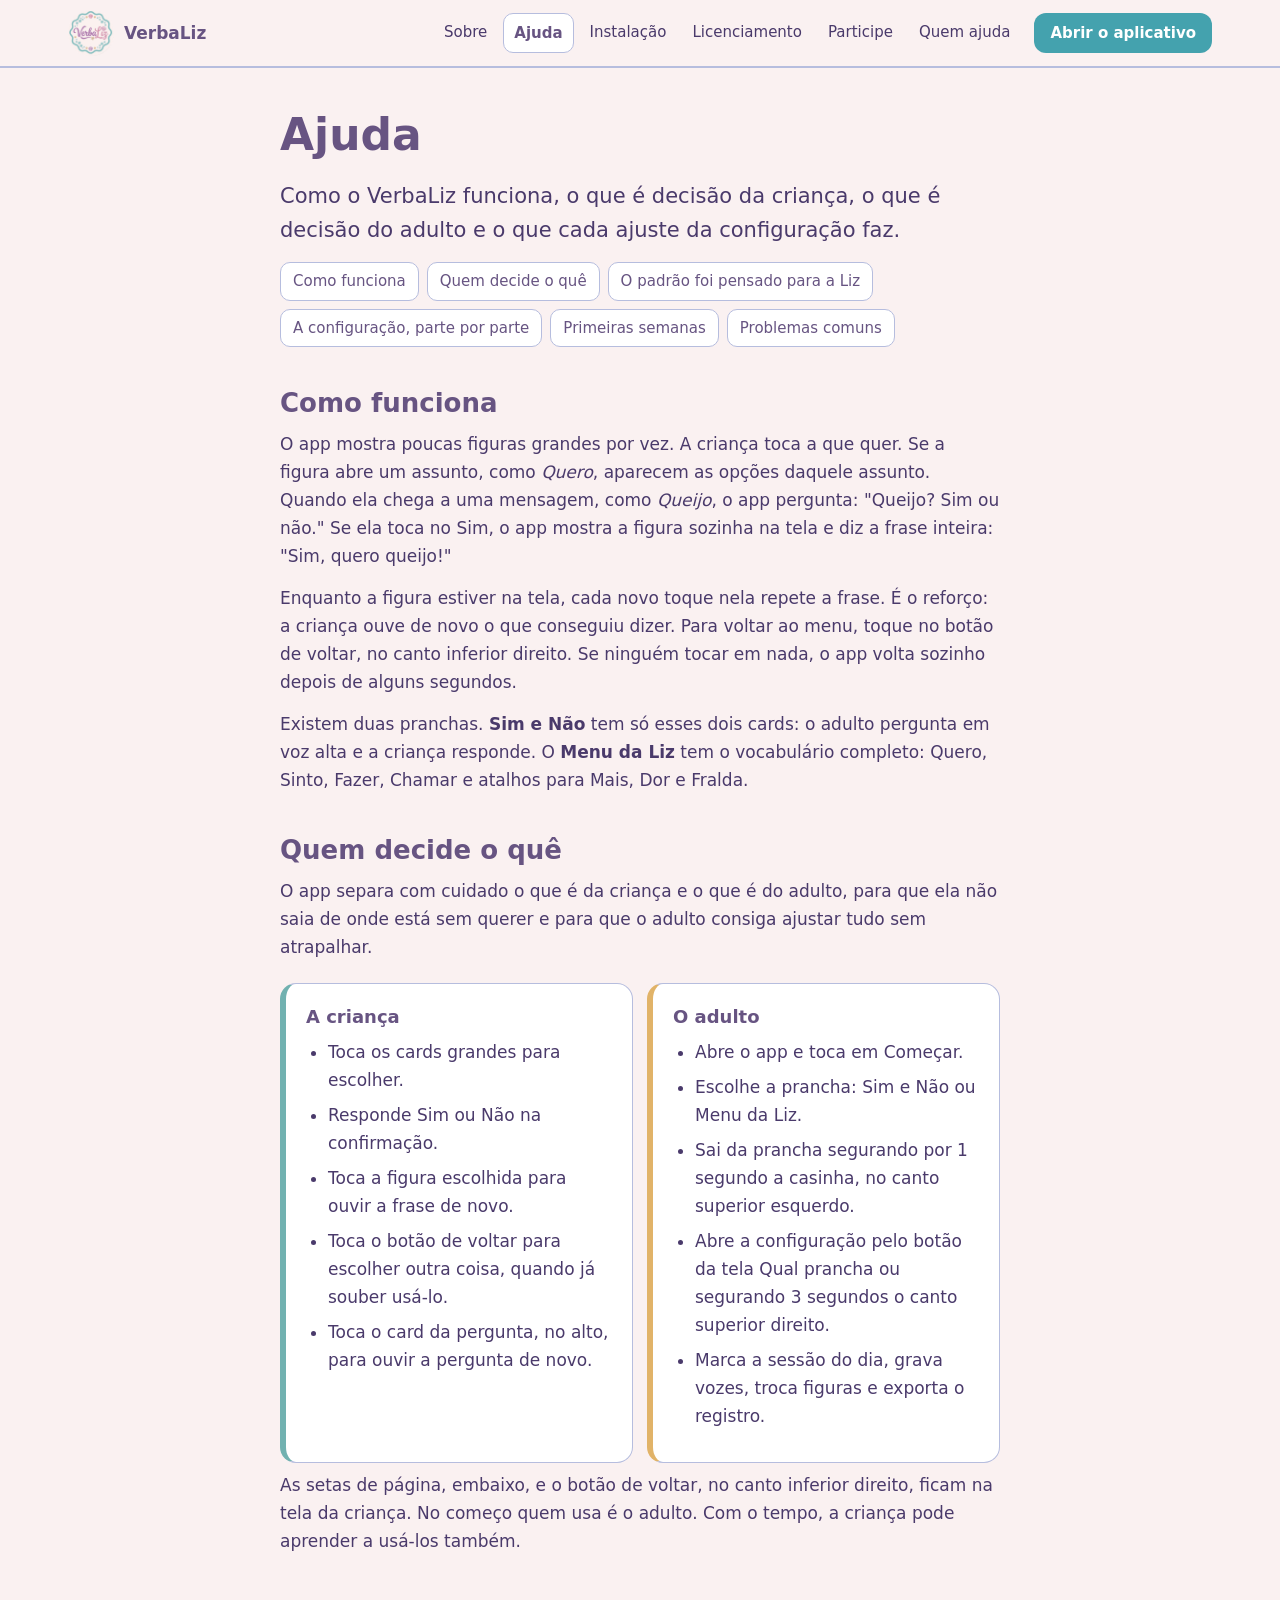
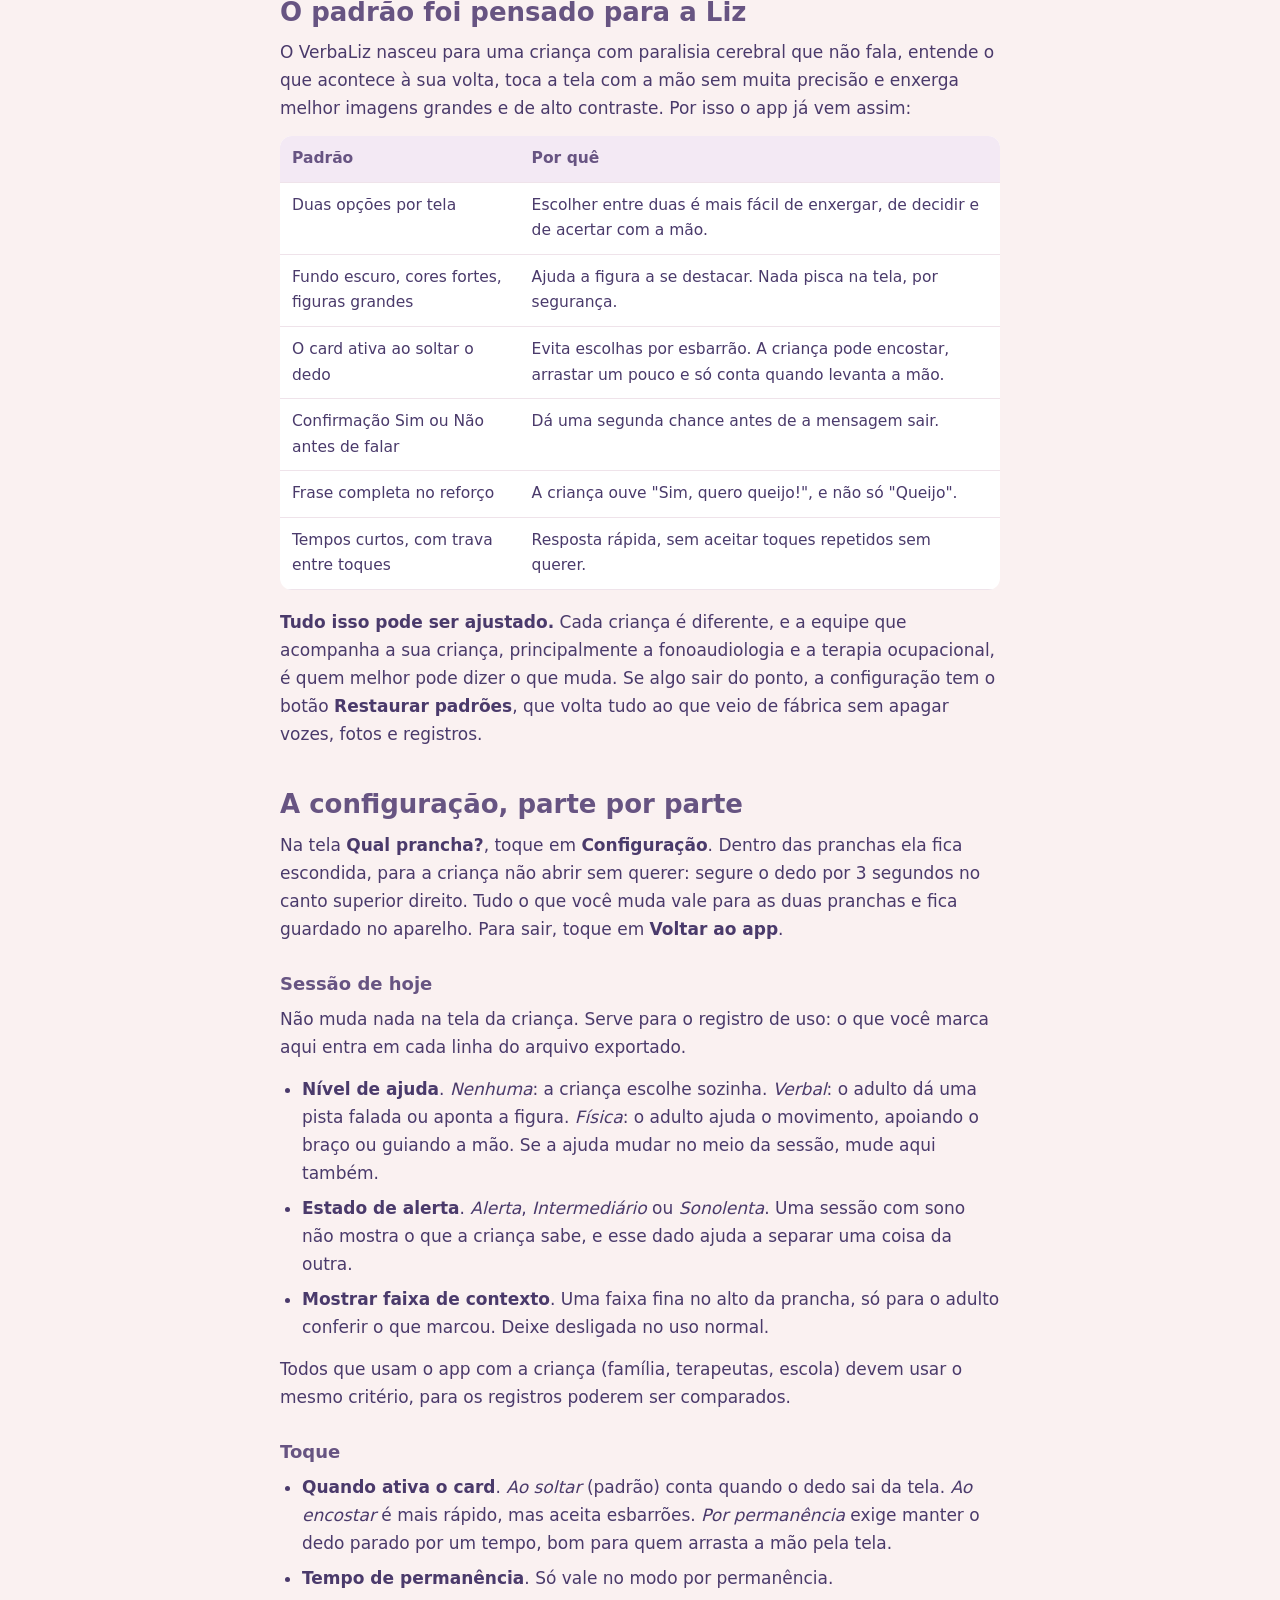
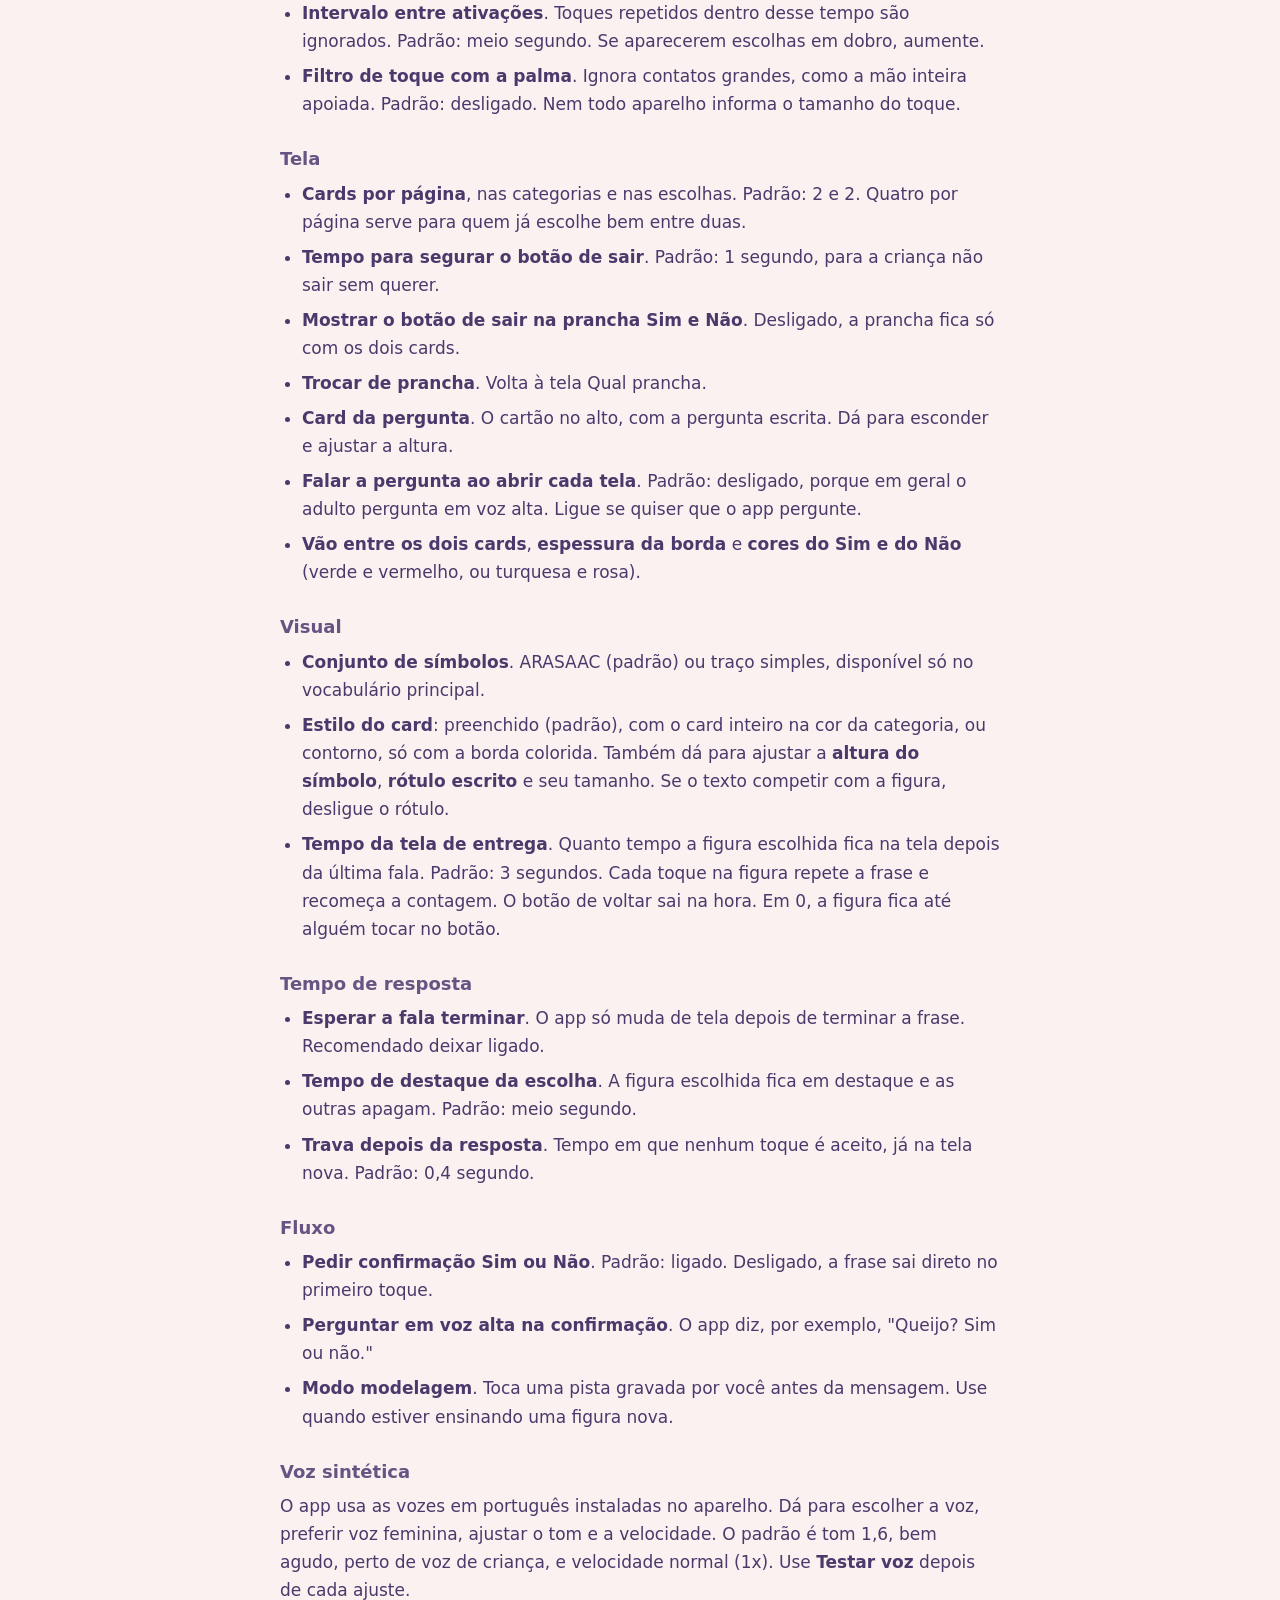
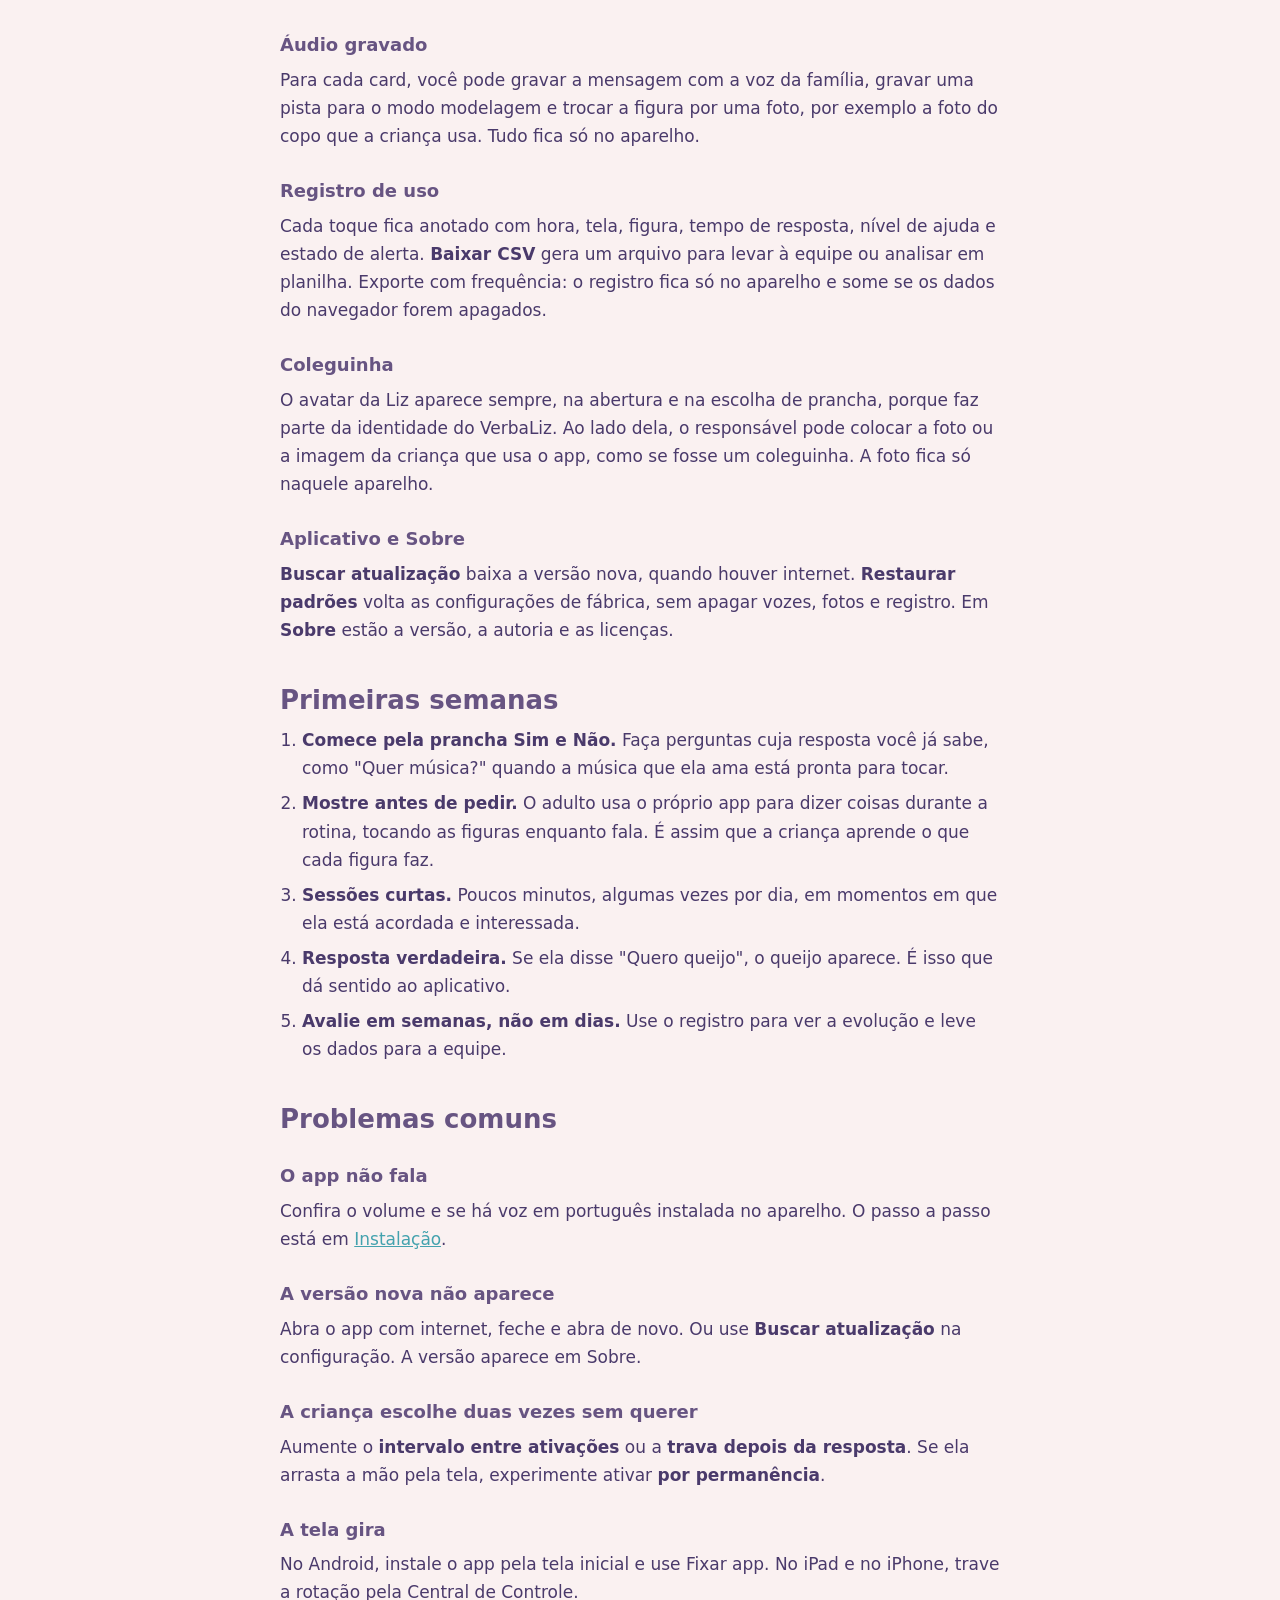
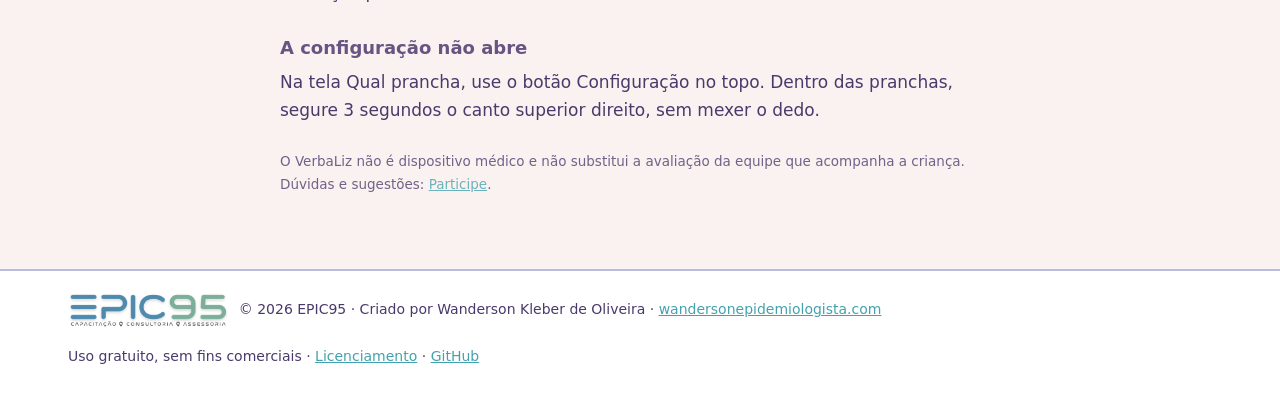
==== commit 4d00cc56: "VerbaLiz 3.5: novos padroes (card preenchido, tempos menores, voz 1x e tom 1.6)" ====
--- a/public/ajuda/index.html
+++ b/public/ajuda/index.html
@@ -71,7 +71,7 @@
     <ul>
       <li>Abre o app e toca em Começar.</li>
       <li>Escolhe a prancha: Sim e Não ou Menu da Liz.</li>
-      <li>Sai da prancha segurando por 2 segundos a casinha, no canto superior esquerdo.</li>
+      <li>Sai da prancha segurando por 1 segundo a casinha, no canto superior esquerdo.</li>
       <li>Abre a configuração pelo botão da tela Qual prancha ou segurando 3 segundos o canto superior direito.</li>
       <li>Marca a sessão do dia, grava vozes, troca figuras e exporta o registro.</li>
     </ul>
@@ -108,14 +108,14 @@
 <ul>
   <li><strong>Quando ativa o card</strong>. <em>Ao soltar</em> (padrão) conta quando o dedo sai da tela. <em>Ao encostar</em> é mais rápido, mas aceita esbarrões. <em>Por permanência</em> exige manter o dedo parado por um tempo, bom para quem arrasta a mão pela tela.</li>
   <li><strong>Tempo de permanência</strong>. Só vale no modo por permanência.</li>
-  <li><strong>Intervalo entre ativações</strong>. Toques repetidos dentro desse tempo são ignorados. Padrão: 1,2 segundo. Se aparecerem escolhas em dobro, aumente.</li>
+  <li><strong>Intervalo entre ativações</strong>. Toques repetidos dentro desse tempo são ignorados. Padrão: meio segundo. Se aparecerem escolhas em dobro, aumente.</li>
   <li><strong>Filtro de toque com a palma</strong>. Ignora contatos grandes, como a mão inteira apoiada. Padrão: desligado. Nem todo aparelho informa o tamanho do toque.</li>
 </ul>
 
 <h3>Tela</h3>
 <ul>
   <li><strong>Cards por página</strong>, nas categorias e nas escolhas. Padrão: 2 e 2. Quatro por página serve para quem já escolhe bem entre duas.</li>
-  <li><strong>Tempo para segurar o botão de sair</strong>. Padrão: 2 segundos, para a criança não sair sem querer.</li>
+  <li><strong>Tempo para segurar o botão de sair</strong>. Padrão: 1 segundo, para a criança não sair sem querer.</li>
   <li><strong>Mostrar o botão de sair na prancha Sim e Não</strong>. Desligado, a prancha fica só com os dois cards.</li>
   <li><strong>Trocar de prancha</strong>. Volta à tela Qual prancha.</li>
   <li><strong>Card da pergunta</strong>. O cartão no alto, com a pergunta escrita. Dá para esconder e ajustar a altura.</li>
@@ -126,15 +126,15 @@
 <h3>Visual</h3>
 <ul>
   <li><strong>Conjunto de símbolos</strong>. ARASAAC (padrão) ou traço simples, disponível só no vocabulário principal.</li>
-  <li><strong>Estilo do card</strong>, <strong>altura do símbolo</strong>, <strong>rótulo escrito</strong> e seu tamanho. Se o texto competir com a figura, desligue o rótulo.</li>
+  <li><strong>Estilo do card</strong>: preenchido (padrão), com o card inteiro na cor da categoria, ou contorno, só com a borda colorida. Também dá para ajustar a <strong>altura do símbolo</strong>, <strong>rótulo escrito</strong> e seu tamanho. Se o texto competir com a figura, desligue o rótulo.</li>
   <li><strong>Tempo da tela de entrega</strong>. Quanto tempo a figura escolhida fica na tela depois da última fala. Padrão: 3 segundos. Cada toque na figura repete a frase e recomeça a contagem. O botão de voltar sai na hora. Em 0, a figura fica até alguém tocar no botão.</li>
 </ul>
 
 <h3>Tempo de resposta</h3>
 <ul>
   <li><strong>Esperar a fala terminar</strong>. O app só muda de tela depois de terminar a frase. Recomendado deixar ligado.</li>
-  <li><strong>Tempo de destaque da escolha</strong>. A figura escolhida fica em destaque e as outras apagam. Padrão: 0,8 segundo.</li>
-  <li><strong>Trava depois da resposta</strong>. Tempo em que nenhum toque é aceito, já na tela nova. Padrão: 0,5 segundo.</li>
+  <li><strong>Tempo de destaque da escolha</strong>. A figura escolhida fica em destaque e as outras apagam. Padrão: meio segundo.</li>
+  <li><strong>Trava depois da resposta</strong>. Tempo em que nenhum toque é aceito, já na tela nova. Padrão: 0,4 segundo.</li>
 </ul>
 
 <h3>Fluxo</h3>
@@ -145,7 +145,7 @@
 </ul>
 
 <h3>Voz sintética</h3>
-<p>O app usa as vozes em português instaladas no aparelho. Dá para escolher a voz, preferir voz feminina, ajustar o tom (mais agudo lembra voz de criança) e a velocidade. Use <strong>Testar voz</strong> depois de cada ajuste.</p>
+<p>O app usa as vozes em português instaladas no aparelho. Dá para escolher a voz, preferir voz feminina, ajustar o tom e a velocidade. O padrão é tom 1,6, bem agudo, perto de voz de criança, e velocidade normal (1x). Use <strong>Testar voz</strong> depois de cada ajuste.</p>
 
 <h3>Áudio gravado</h3>
 <p>Para cada card, você pode gravar a mensagem com a voz da família, gravar uma pista para o modo modelagem e trocar a figura por uma foto, por exemplo a foto do copo que a criança usa. Tudo fica só no aparelho.</p>
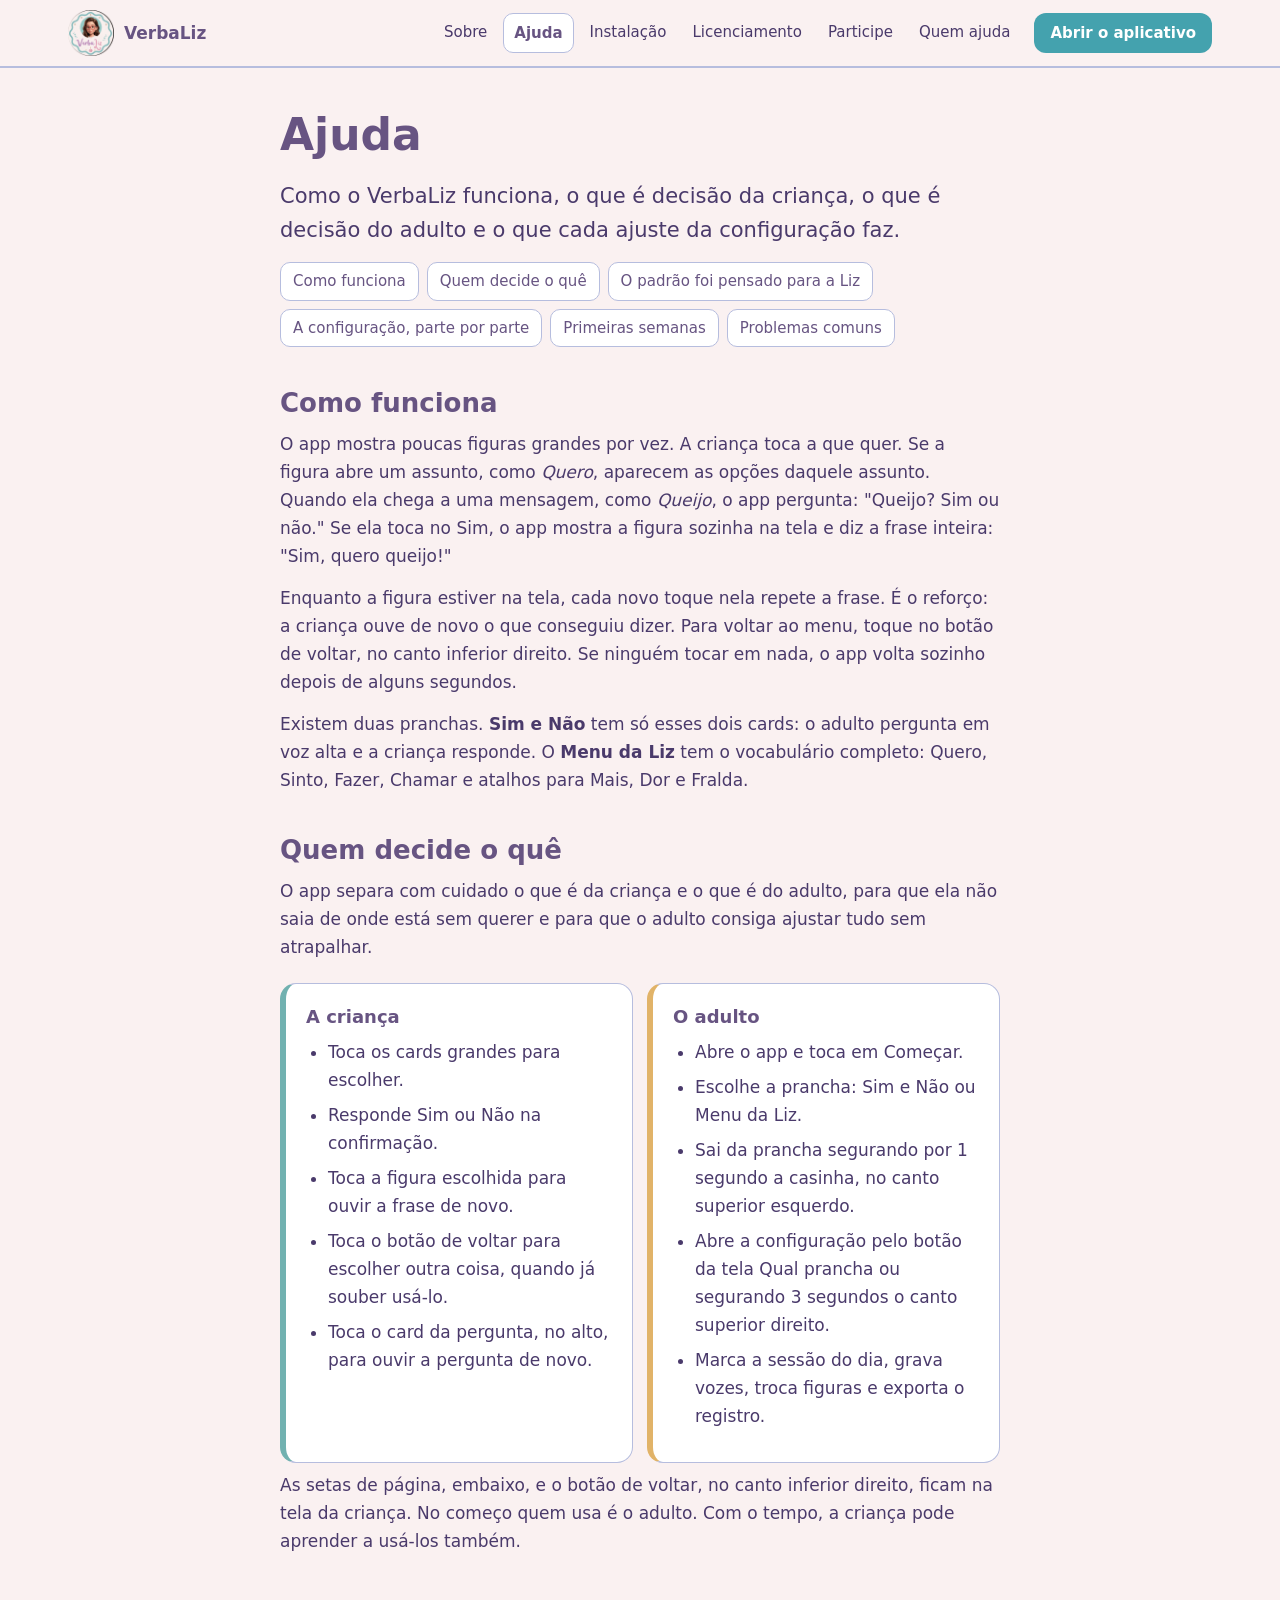
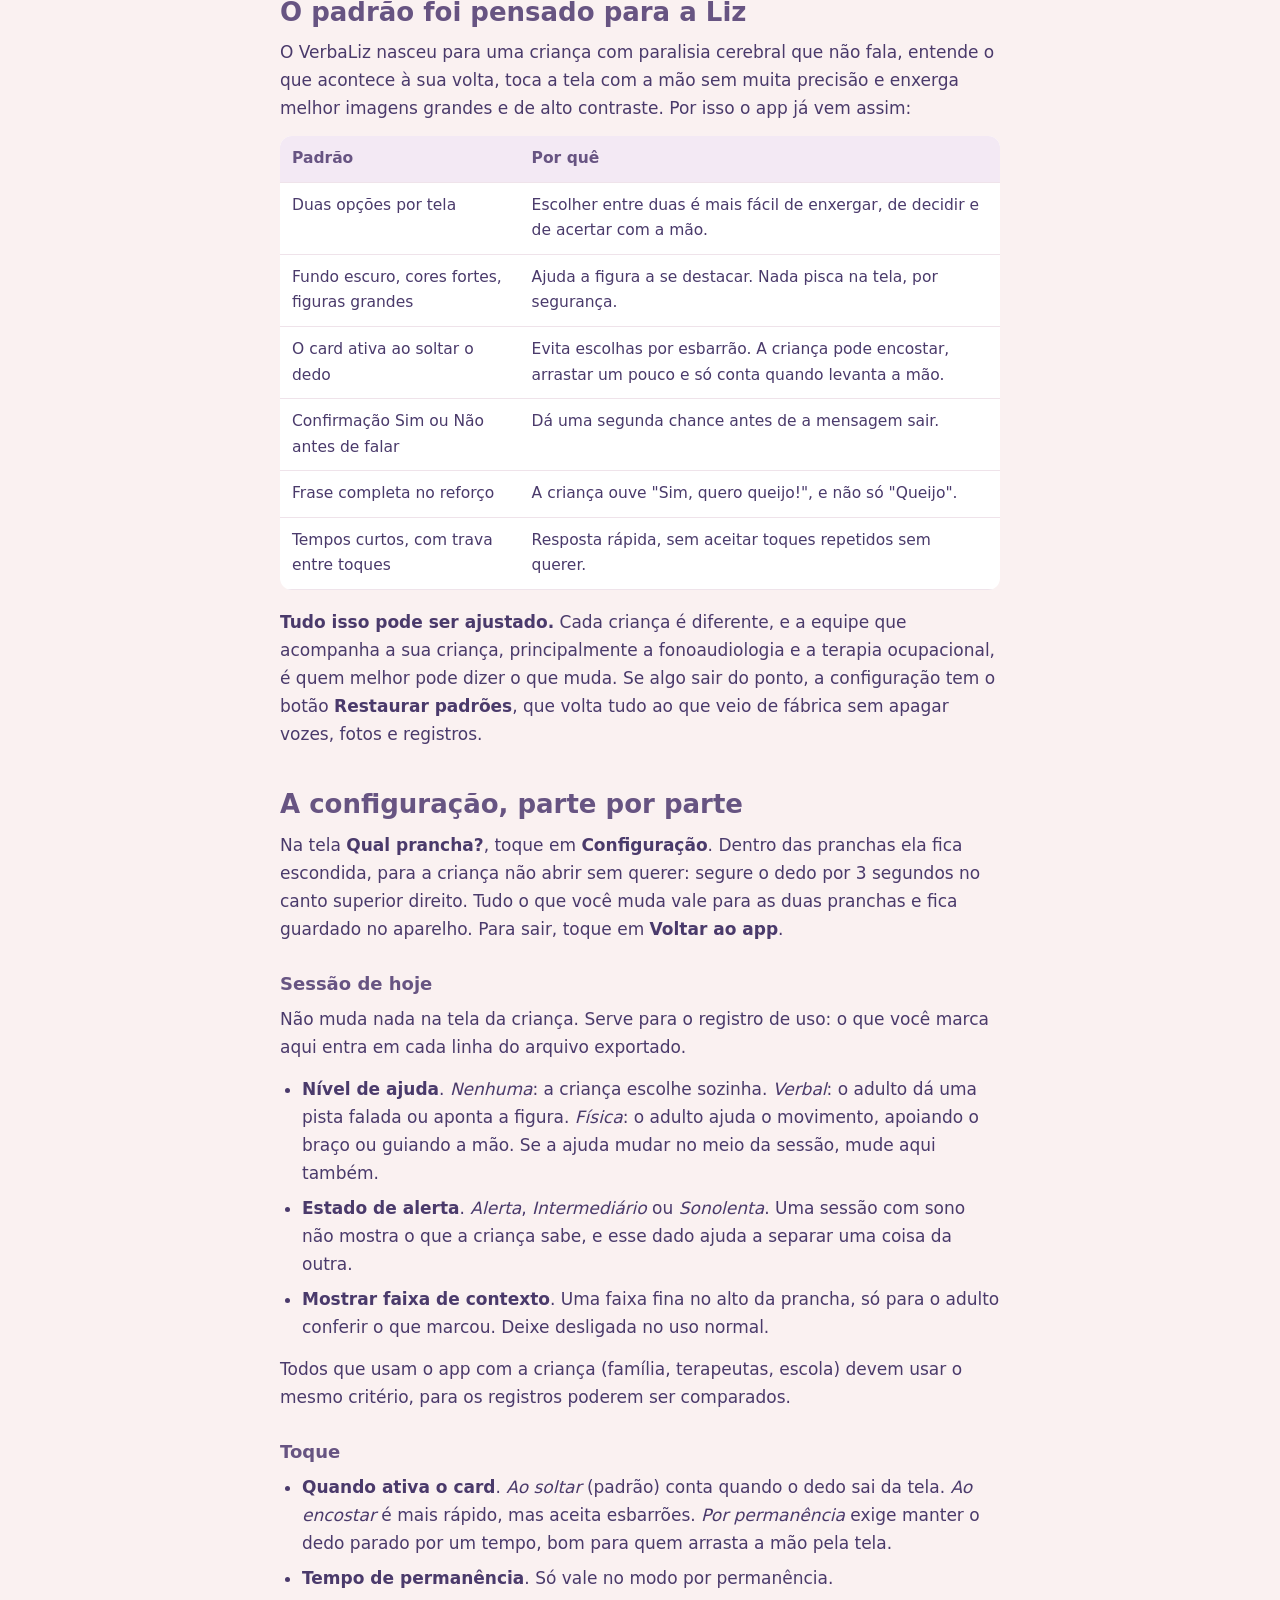
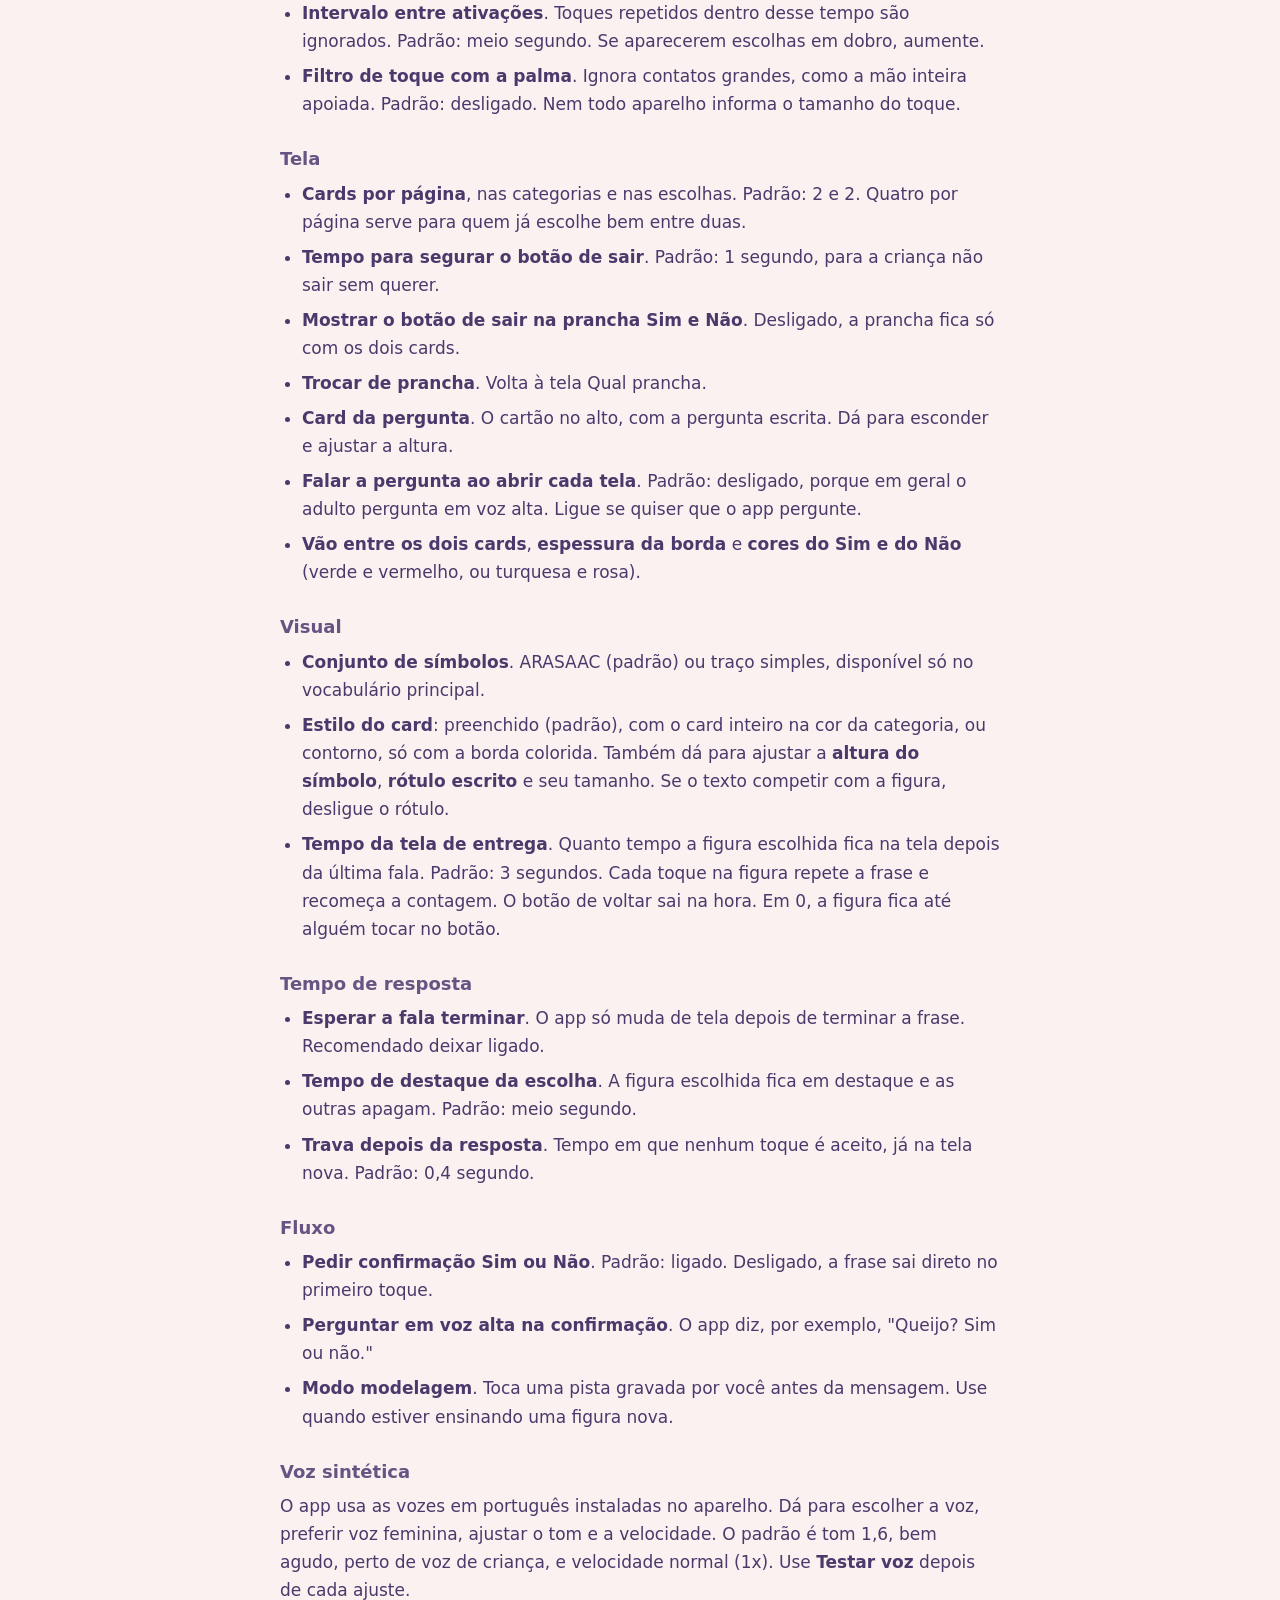
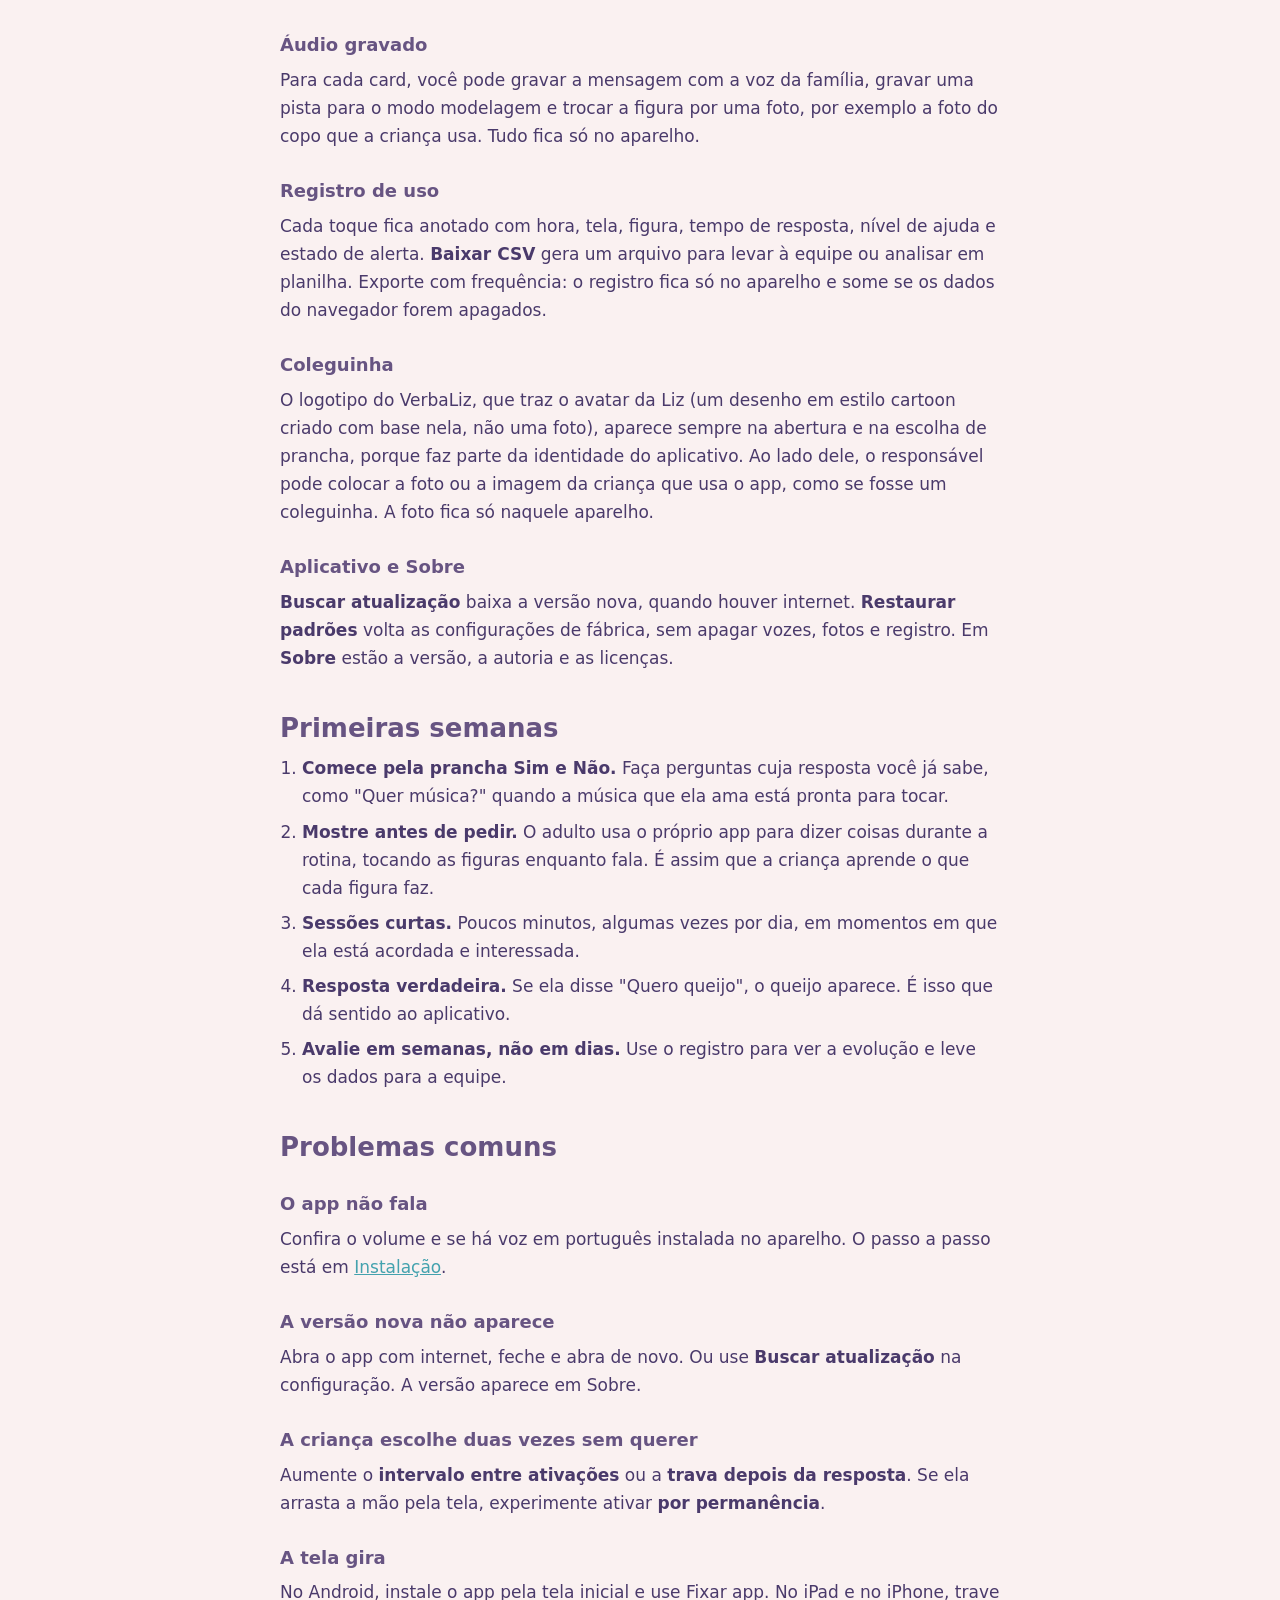
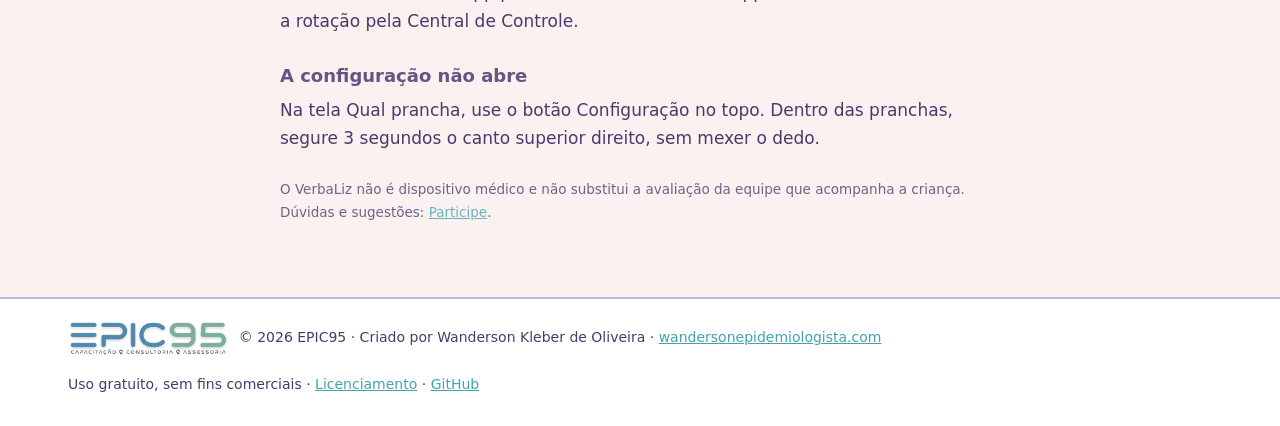
==== commit 3377d228: "VerbaLiz 3.6.1: logotipo com avatar em estilo cartoon, textos corrigidos" ====
--- a/public/ajuda/index.html
+++ b/public/ajuda/index.html
@@ -154,7 +154,7 @@
 <p>Cada toque fica anotado com hora, tela, figura, tempo de resposta, nível de ajuda e estado de alerta. <strong>Baixar CSV</strong> gera um arquivo para levar à equipe ou analisar em planilha. Exporte com frequência: o registro fica só no aparelho e some se os dados do navegador forem apagados.</p>
 
 <h3>Coleguinha</h3>
-<p>O avatar da Liz aparece sempre, na abertura e na escolha de prancha, porque faz parte da identidade do VerbaLiz. Ao lado dela, o responsável pode colocar a foto ou a imagem da criança que usa o app, como se fosse um coleguinha. A foto fica só naquele aparelho.</p>
+<p>O logotipo do VerbaLiz, que traz o avatar da Liz (um desenho em estilo cartoon criado com base nela, não uma foto), aparece sempre na abertura e na escolha de prancha, porque faz parte da identidade do aplicativo. Ao lado dele, o responsável pode colocar a foto ou a imagem da criança que usa o app, como se fosse um coleguinha. A foto fica só naquele aparelho.</p>
 
 <h3>Aplicativo e Sobre</h3>
 <p><strong>Buscar atualização</strong> baixa a versão nova, quando houver internet. <strong>Restaurar padrões</strong> volta as configurações de fábrica, sem apagar vozes, fotos e registro. Em <strong>Sobre</strong> estão a versão, a autoria e as licenças.</p>
--- a/public/paginas.css
+++ b/public/paginas.css
@@ -46,6 +46,7 @@
 .nota{font-size:13.5px; opacity:.78; margin-top:26px;}
 
 .capa{display:flex; align-items:center; gap:26px; flex-wrap:wrap; margin-bottom:10px;}
+.capa .avatar.sem-borda{border:0; box-shadow:none; border-radius:0; width:210px;}
 .capa .avatar{
   width:170px; height:170px; border-radius:50%; object-fit:cover;
   border:6px solid var(--turquesa); box-shadow:0 8px 24px rgba(103,84,130,.16);
